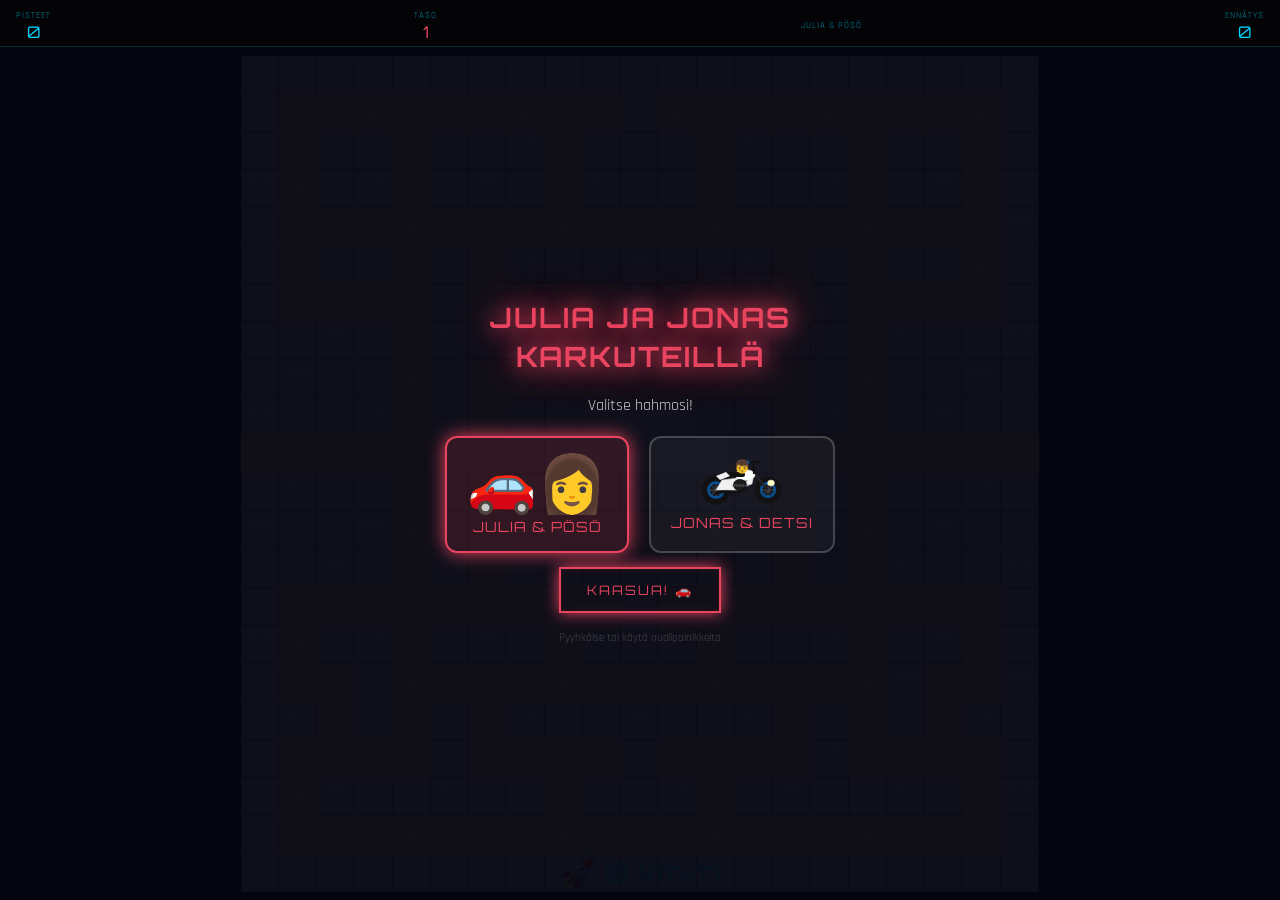
==== kaahailua.html @ 5693d906 "Add files via upload" ====
<!DOCTYPE html>
<html lang="fi">
<head>
<meta charset="UTF-8">
<meta name="viewport" content="width=device-width, initial-scale=1.0, maximum-scale=1.0, user-scalable=no">
<meta name="apple-mobile-web-app-capable" content="yes">
<title>JULIA JA JONAS KARKUTEILLÄ</title>
<link href="https://fonts.googleapis.com/css2?family=Orbitron:wght@400;700;900&family=Rajdhani:wght@400;600&display=swap" rel="stylesheet">
<style>
:root{
  --bg:#0a0a0f;
  --road:#1a1a2e;
  --building:#16213e;
  --buildedge:#0f3460;
  --accent:#e94560;
  --neon:#00d4ff;
  --yellow:#ffd700;
  --green:#00ff88;
  --text:#fff;
}
*{box-sizing:border-box;margin:0;padding:0;touch-action:none;-webkit-tap-highlight-color:transparent;user-select:none;}
body{background:var(--bg);display:flex;flex-direction:column;align-items:center;min-height:100dvh;font-family:'Orbitron',monospace;overflow:hidden;}
#wrap{display:flex;flex-direction:column;align-items:center;width:100%;height:100dvh;}

/* HUD */
#hud{width:100%;display:flex;justify-content:space-between;align-items:center;padding:10px 16px 4px;flex-shrink:0;background:rgba(0,0,0,0.6);border-bottom:1px solid rgba(0,212,255,0.2);}
.hi{display:flex;flex-direction:column;align-items:center;gap:1px;}
.hl{font-size:9px;color:rgba(0,212,255,0.6);letter-spacing:1px;font-family:'Rajdhani',sans-serif;}
.hv{font-size:16px;color:var(--neon);}
#lvdisp{font-size:16px;color:var(--accent);}
#lives-row{display:flex;gap:3px;align-items:center;}
.lico{font-size:18px;}

/* CANVAS */
#cw{flex:1;display:flex;align-items:center;justify-content:center;width:100%;position:relative;overflow:hidden;}
canvas{display:block;image-rendering:pixelated;}

/* OVERLAYS */
.ov{position:absolute;inset:0;background:rgba(5,5,15,.94);display:flex;flex-direction:column;align-items:center;justify-content:center;gap:14px;z-index:10;}
.ov.h{display:none;}
.ov h1{font-size:28px;color:var(--accent);text-shadow:0 0 20px var(--accent),0 0 40px var(--accent);animation:pulse 1s infinite alternate;letter-spacing:2px;text-align:center;line-height:1.4;}
.ov h2{font-size:18px;color:var(--neon);letter-spacing:2px;}
.ov p{font-size:16px;color:#ccc;text-align:center;line-height:2;font-family:'Rajdhani',sans-serif;}
.ov .sub{font-size:11px;color:#444;font-family:'Rajdhani',sans-serif;}
@keyframes pulse{from{opacity:1;transform:scale(1)}to{opacity:.65;transform:scale(1.04)}}
.btn{padding:13px 26px;background:transparent;border:2px solid var(--accent);color:var(--accent);font-family:'Orbitron',monospace;font-size:13px;cursor:pointer;letter-spacing:2px;box-shadow:0 0 15px var(--accent),inset 0 0 8px rgba(233,69,96,.1);-webkit-appearance:none;transition:all .15s;}
.btn:active{background:rgba(233,69,96,.2);transform:scale(.97);}
.lbadge{font-size:13px;color:var(--neon);border:1px solid var(--neon);padding:3px 9px;box-shadow:0 0 8px var(--neon);letter-spacing:2px;}
.wanted{font-size:13px;color:var(--yellow);border:2px solid var(--yellow);padding:6px 14px;box-shadow:0 0 12px var(--yellow);letter-spacing:3px;}

/* DPAD */
#dpad{flex-shrink:0;display:grid;grid-template-columns:repeat(3,60px);grid-template-rows:repeat(3,60px);gap:5px;padding:8px 0 max(8px,env(safe-area-inset-bottom));}
.db{background:rgba(255,255,255,.05);border:1px solid rgba(0,212,255,.2);border-radius:9px;display:flex;align-items:center;justify-content:center;font-size:22px;color:rgba(0,212,255,.5);cursor:pointer;}
.db:active,.db.pr{background:rgba(233,69,96,.2);border-color:var(--accent);color:var(--accent);}
#sh{font-size:10px;color:#333;margin-bottom:1px;letter-spacing:1px;font-family:'Rajdhani',sans-serif;}

/* Character select */
.char-select{display:flex;gap:20px;justify-content:center;flex-wrap:wrap;}
.char-card{display:flex;flex-direction:column;align-items:center;gap:8px;padding:16px 20px;border:2px solid rgba(255,255,255,0.2);border-radius:12px;cursor:pointer;transition:all .2s;min-width:130px;background:rgba(255,255,255,0.04);}
.char-card:hover,.char-card.selected{border-color:var(--accent);background:rgba(233,69,96,0.15);box-shadow:0 0 18px var(--accent);}
.char-card .cicon{font-size:clamp(36px,6vw,56px);line-height:1;}
.char-card .cname{font-size:clamp(10px,1.5vw,14px);color:var(--accent);letter-spacing:1px;text-align:center;}
.char-card .cdesc{font-size:clamp(8px,1.2vw,11px);color:#999;font-family:'Rajdhani',sans-serif;text-align:center;line-height:1.5;}

/* Speedometer */
#speedo{position:absolute;bottom:10px;left:50%;transform:translateX(-50%);font-size:clamp(16px,2.5vw,28px);color:var(--neon);text-align:center;opacity:0.92;text-shadow:0 0 10px var(--neon);letter-spacing:1px;white-space:nowrap;pointer-events:none;}
</style>
</head>
<body>
<div id="wrap">
  <div id="hud">
    <div class="hi"><div class="hl">PISTEET</div><div class="hv" id="sc">0</div></div>
    <div class="hi"><div class="hl">TASO</div><div id="lvdisp">1</div></div>
    <div class="hi"><div class="hl" id="char-hud-name">JULIA &amp; PÖSÖ</div><div id="lives-row"></div></div>
    <div class="hi"><div class="hl">ENNÄTYS</div><div class="hv" id="hisc">0</div></div>
  </div>
  <div id="cw">
    <canvas id="c"></canvas>
    <div id="speedo">🚀 0 km/h</div>

    <!-- START -->
    <div class="ov" id="sov">
      <h1 style="font-size:clamp(18px,3vw,28px)">JULIA JA JONAS<br>KARKUTEILLÄ</h1>
      <p style="font-size:clamp(12px,1.8vw,16px)">Valitse hahmosi!</p>
      <div class="char-select">
        <div class="char-card selected" id="card-julia" onclick="selectChar('julia')">
          <div class="cicon">🚗👩</div>
          <div class="cname">JULIA &amp; PÖSÖ</div>
          
        </div>
        <div class="char-card" id="card-jonas" onclick="selectChar('jonas')">
          <div class="cicon" style="font-size:clamp(28px,4vw,44px);line-height:1.2">
            <svg viewBox="0 0 80 52" width="88" height="52" style="display:block;margin:0 auto">
              <!-- REAR WHEEL: black tyre + blue rim -->
              <circle cx="14" cy="36" r="12" fill="none" stroke="#111" stroke-width="4.5"/>
              <circle cx="14" cy="36" r="7.5" fill="none" stroke="#035096" stroke-width="2.5"/>
              <circle cx="14" cy="36" r="3" fill="#222"/>
              <!-- spokes -->
              <line x1="14" y1="28.5" x2="14" y2="43.5" stroke="#555" stroke-width="0.8"/>
              <line x1="6.5" y1="36" x2="21.5" y2="36" stroke="#555" stroke-width="0.8"/>
              <line x1="8.8" y1="30.3" x2="19.2" y2="41.7" stroke="#555" stroke-width="0.8"/>
              <line x1="19.2" y1="30.3" x2="8.8" y2="41.7" stroke="#555" stroke-width="0.8"/>
              <!-- FRONT WHEEL: black tyre + blue rim -->
              <circle cx="66" cy="36" r="11" fill="none" stroke="#111" stroke-width="4.5"/>
              <circle cx="66" cy="36" r="6.8" fill="none" stroke="#035096" stroke-width="2.5"/>
              <circle cx="66" cy="36" r="2.8" fill="#222"/>
              <line x1="66" y1="29.2" x2="66" y2="42.8" stroke="#555" stroke-width="0.8"/>
              <line x1="59.2" y1="36" x2="72.8" y2="36" stroke="#555" stroke-width="0.8"/>
              <line x1="61.2" y1="31.2" x2="70.8" y2="40.8" stroke="#555" stroke-width="0.8"/>
              <line x1="70.8" y1="31.2" x2="61.2" y2="40.8" stroke="#555" stroke-width="0.8"/>
              <!-- FRAME: black steel -->
              <line x1="14" y1="36" x2="36" y2="36" stroke="#222" stroke-width="2.5"/>
              <line x1="36" y1="36" x2="52" y2="20" stroke="#222" stroke-width="2.5"/>
              <line x1="36" y1="36" x2="48" y2="22" stroke="#222" stroke-width="2"/>
              <!-- FRONT FORK: black -->
              <line x1="52" y1="20" x2="66" y2="36" stroke="#222" stroke-width="2.2"/>
              <!-- WHITE BODY PANELS -->
              <!-- Side panel front -->
              <polygon points="36,36 52,20 50,30 38,34" fill="#f0f0f0" stroke="#ddd" stroke-width="0.5"/>
              <!-- Side panel rear -->
              <polygon points="36,36 14,36 20,26 36,24" fill="#f0f0f0" stroke="#ddd" stroke-width="0.5"/>
              <!-- TANK: white -->
              <ellipse cx="43" cy="21" rx="10" ry="5.5" fill="#fff" stroke="#ddd" stroke-width="0.5"/>
              <!-- BLACK SEAT -->
              <rect x="24" y="18" width="19" height="5" fill="#111" rx="2.5"/>
              <!-- TAIL: white -->
              <polygon points="24,18 14,22 18,26 28,22" fill="#f0f0f0"/>
              <!-- BLACK ENGINE -->
              <ellipse cx="38" cy="31" rx="7" ry="6" fill="#1a1a1a"/>
              <text x="38" y="33" font-size="3.5" text-anchor="middle" fill="#888">YAMAHA</text>
              <!-- EXHAUST: black, low and rear -->
              <path d="M44 34 Q38 40 28 38 Q20 37 14 39" fill="none" stroke="#111" stroke-width="2.5" stroke-linecap="round"/>
              <!-- HIGH HANDLEBARS: black -->
              <line x1="52" y1="20" x2="51" y2="8" stroke="#111" stroke-width="2"/>
              <line x1="46" y1="8" x2="56" y2="8" stroke="#111" stroke-width="1.8"/>
              <rect x="44.5" y="6.5" width="3" height="3" fill="#035096" rx="0.5"/>
              <rect x="54.5" y="6.5" width="3" height="3" fill="#111" rx="0.5"/>
              <!-- HEADLIGHT: white/yellow -->
              <ellipse cx="69" cy="29" rx="3.5" ry="3" fill="#ffffc0" stroke="#ccc" stroke-width="0.5"/>
              <!-- RIDER -->
              <text x="40" y="17" font-size="13" text-anchor="middle">👦</text>
            </svg>
          </div>
          <div class="cname">JONAS &amp; DETSI</div>
          
        </div>
      </div>
      <button class="btn" id="start-btn" onclick="startGame()">KAASUA! 🚗</button>
      <p class="sub">Pyyhkäise tai käytä nuolipainikkeita</p>
    </div>

    <!-- LEVEL -->
    <div class="ov h" id="lov">
      <div class="lbadge" id="lbadge">TASO 1</div>
      <h2 id="ltitle">KAUPUNGINOSASSA</h2>
      <div style="font-size:clamp(28px,4vw,48px)" id="lemoji">🌆</div>
      <p id="ldesc"></p>
    </div>

    <!-- GAME OVER -->
    <div class="ov h" id="gov">
      <div style="font-size:clamp(36px,5vw,60px)">🚔</div>
      <h1 style="font-size:clamp(16px,2.5vw,26px);color:var(--yellow)" id="caught-title">JULIA JA PÖSÖ KIINNI!</h1>
      <div class="wanted">WANTED</div>
      <p id="gscore" style="font-size:clamp(12px,1.8vw,18px);color:var(--neon)"></p>
      <p id="gnew" style="font-size:clamp(10px,1.5vw,15px);color:#0f0;display:none">✨ UUSI ENNÄTYS! ✨</p>
      <button class="btn" onclick="startGame()">UUDELLEEN 🚗</button>
    </div>

    <!-- WIN -->
    <div class="ov h" id="wov">
      <div style="font-size:clamp(36px,5vw,60px)">🏆</div>
      <h1 style="font-size:clamp(16px,2.5vw,26px);color:var(--green)" id="free-title">JULIA JA PÖSÖ VAPAAT!</h1>
      <p id="wscore" style="font-size:clamp(12px,1.8vw,18px);color:var(--neon)"></p>
      <p id="wnew" style="font-size:clamp(10px,1.5vw,15px);color:#0f0;display:none">✨ UUSI ENNÄTYS! ✨</p>
      <button class="btn" onclick="startGame()">UUDELLEEN 🚗</button>
    </div>
  </div>
  <div id="sh">AJA KAASUA · VÄLTÄ POLIISIA · KERÄÄ BONUKSET</div>
  <div id="dpad">
    <div></div><div class="db" id="bu" ontouchstart="dp('up',1)" ontouchend="dp('up',0)">▲</div><div></div>
    <div class="db" id="bl" ontouchstart="dp('left',1)" ontouchend="dp('left',0)">◀</div>
    <div></div>
    <div class="db" id="br" ontouchstart="dp('right',1)" ontouchend="dp('right',0)">▶</div>
    <div></div><div class="db" id="bd" ontouchstart="dp('down',1)" ontouchend="dp('down',0)">▼</div><div></div>
  </div>
</div>

<script>
// ─── MAZE ─────────────────────────────────────────────────────
// 0=path 1=block 2=coin 3=power(tehobonsi) 4=reserved(police garage)
const MRAW=[
  [1,1,1,1,1,1,1,1,1,1,1,1,1,1,1,1,1,1,1,1,1],
  [1,2,2,2,2,2,2,2,2,2,1,2,2,2,2,2,2,2,2,2,1],
  [1,3,1,1,2,1,1,1,2,1,1,1,2,1,1,1,2,1,1,3,1],
  [1,2,1,1,2,1,1,1,2,1,1,1,2,1,1,1,2,1,1,2,1],
  [1,2,2,2,2,2,2,2,2,2,2,2,2,2,2,2,2,2,2,2,1],
  [1,2,1,1,2,1,2,1,1,1,1,1,1,1,2,1,2,1,1,2,1],
  [1,2,2,2,2,1,2,2,2,2,1,2,2,2,2,1,2,2,2,2,1],
  [1,1,1,1,2,1,1,1,0,0,1,0,0,1,1,1,2,1,1,1,1],
  [1,1,1,1,2,1,0,0,0,0,0,0,0,0,0,1,2,1,1,1,1],
  [1,1,1,1,2,1,0,1,1,4,4,4,1,1,0,1,2,1,1,1,1],
  [0,0,0,0,2,0,0,1,4,4,4,4,4,1,0,0,2,0,0,0,0],
  [1,1,1,1,2,1,0,1,1,1,1,1,1,1,0,1,2,1,1,1,1],
  [1,1,1,1,2,1,0,0,0,0,0,0,0,0,0,1,2,1,1,1,1],
  [1,1,1,1,2,1,0,1,1,1,1,1,1,1,0,1,2,1,1,1,1],
  [1,2,2,2,2,2,2,2,2,2,1,2,2,2,2,2,2,2,2,2,1],
  [1,2,1,1,2,1,1,1,2,1,1,1,2,1,1,1,2,1,1,2,1],
  [1,3,2,1,2,2,2,2,2,2,0,2,2,2,2,2,2,1,2,3,1],
  [1,1,2,1,2,1,2,1,1,1,1,1,1,1,2,1,2,1,2,1,1],
  [1,2,2,2,2,1,2,2,2,2,1,2,2,2,2,1,2,2,2,2,1],
  [1,2,1,1,1,1,1,1,2,1,1,1,2,1,1,1,1,1,1,2,1],
  [1,2,2,2,2,2,2,2,2,2,2,2,2,2,2,2,2,2,2,2,1],
  [1,1,1,1,1,1,1,1,1,1,1,1,1,1,1,1,1,1,1,1,1],
];
const ROWS=MRAW.length, COLS=MRAW[0].length;

// ─── LEVELS ───────────────────────────────────────────────────
const LVLS=[
  {name:'MASALA',              emoji:'☀️',  desc:'Kaunis päivä Masalassa!\nVaro lapsia ja vanhuksia!',                 gs:1.4,  ps:2.8, ft:5500, ng:5, night:false, peds:3},
  {name:'SUNDSBERG',           emoji:'🌤️',  desc:'Sundsbergin kujat tutut!\n6 poliisia jahdissa!',                     gs:1.65, ps:3.0, ft:3500, ng:6, night:false, peds:4},
  {name:'ESPOON KESKUS',       emoji:'🌆',  desc:'Pimeä ilta Espoossa!\nKaupunki hereillä – ole varovainen!',          gs:1.90, ps:3.2, ft:2500, ng:7, night:true,  peds:3},
  {name:'HELSINGIN KESKUSTA',  emoji:'🌃',  desc:'Yö Helsingissä!\nTäynnä poliiseja ja ihmisiä!',                     gs:2.20, ps:3.4, ft:1500, ng:7, night:true,  peds:5},
  {name:'KIRKKONUMMEN KESKUSTA',emoji:'🌙', desc:'Myöhäinen yö Kirkkonummella!\nKoko poliisilaitos liikkeellä!',       gs:2.55, ps:3.6, ft:900,  ng:7, night:true,  peds:4},
];

// Police car colors (different units)
const PCOLS=['#ff3300','#ff6600','#0066ff','#ff0099','#00ccff','#ffaa00','#cc00ff'];
const PNAMES=['Yksikkö 1','Yksikkö 2','K-9','Yksikkö 4','SWAT','Moottoripyörä','Helikopteri'];

// ─── AUDIO ────────────────────────────────────────────────────
let AC=null;
function gac(){if(!AC)AC=new(window.AudioContext||window.webkitAudioContext)();return AC;}
function rac(){if(AC&&AC.state==='suspended')AC.resume();}

function beep(f,d,type='square',vol=0.15,delay=0){
  try{
    const ac=gac(),o=ac.createOscillator(),g=ac.createGain();
    o.connect(g);g.connect(ac.destination);
    o.type=type;o.frequency.value=f;
    const t=ac.currentTime+delay;
    g.gain.setValueAtTime(vol,t);
    g.gain.exponentialRampToValueAtTime(0.001,t+d);
    o.start(t);o.stop(t+d+0.01);
  }catch(e){}
}

function sndCoin(){ beep(880,.05,'sine',.08); }
function sndPower(){
  beep(150,.1,'sawtooth',.25);beep(220,.1,'sawtooth',.22,.1);beep(300,.15,'sawtooth',.2,.2);
}
function sndCatch(pts){
  const f=[300,450,600,900][Math.min(pts/200-1,3)];
  beep(f,.06,'square',.3);beep(f*1.4,.1,'square',.25,.07);
}
function sndDie(){
  // Police siren then crash
  for(let i=0;i<3;i++){beep(800,.15,'sawtooth',.2,i*0.3);beep(600,.15,'sawtooth',.2,i*0.3+0.15);}
  for(let i=0;i<6;i++) beep(300-i*35,.08,'sawtooth',.3,0.9+i*0.07);
}
function sndLevelUp(){
  [440,550,660,880].forEach((f,i)=>beep(f,.12,'sine',.22,i*0.1));
}
function sndStart(){
  // Engine revving
  [200,250,300,350,400].forEach((f,i)=>beep(f,.1,'sawtooth',.15,i*0.1));
}
function sndPolice(){
  // Wee-woo
  beep(700,.1,'sawtooth',.05);beep(900,.1,'sawtooth',.05,.12);
}
function sndWin(){
  [523,659,784,1047,1319].forEach((f,i)=>beep(f,.15,'sine',.22,i*0.11));
  [1047,784,659,523].forEach((f,i)=>beep(f,.12,'sine',.18,.6+i*0.1));
}

let wakaT=0, sirenT=0;
let engineNode=null, engineGain=null;

function startEngine(){
  try{
    const ac=gac();
    if(engineNode){engineNode.stop();engineNode=null;}
    const osc=ac.createOscillator();
    const gain=ac.createGain();
    const dist=ac.createWaveShaper();
    // Distortion curve for moped/car sound
    const curve=new Float32Array(256);
    for(let i=0;i<256;i++){const x=i*2/256-1;curve[i]=x<0?-Math.pow(-x,0.5):Math.pow(x,0.5);}
    dist.curve=curve;
    osc.connect(dist);dist.connect(gain);gain.connect(ac.destination);
    osc.type='sawtooth';
    osc.frequency.value=selectedChar==='jonas'?95:110; // moped lower, car higher
    gain.gain.value=0;
    osc.start();
    engineNode=osc; engineGain=gain;
  }catch(e){}
}

function stopEngine(){
  if(engineGain){engineGain.gain.setTargetAtTime(0,gac().currentTime,0.1);}
  setTimeout(()=>{if(engineNode){try{engineNode.stop();}catch(e){}engineNode=null;engineGain=null;}},300);
}

function updateEngineSound(){
  if(!engineNode||!engineGain) return;
  const moving=julia&&(julia.dr!==0||julia.dc!==0);
  const boost=Math.min(boostHeld/1500,1.0);
  const targetGain=moving?0.022+boost*0.012:0;
  const targetFreq=moving?(selectedChar==='jonas'?85+boost*60:100+boost*70):
                          (selectedChar==='jonas'?60:70);
  try{
    const ac=gac();
    engineGain.gain.setTargetAtTime(targetGain,ac.currentTime,0.05);
    engineNode.frequency.setTargetAtTime(targetFreq,ac.currentTime,0.08);
  }catch(e){}
}

function tickSounds(dt){
  if(gameState!=='playing')return;
  wakaT+=dt;
  if(wakaT>100){wakaT=0;updateEngineSound();}
  sirenT+=dt;
  if(sirenT>2200){sirenT=0;if(!frightActive)sndPolice();}
}

// ─── STATE ────────────────────────────────────────────────────
const cv=document.getElementById('c');
const ctx=cv.getContext('2d');
let CS=0;
let maze,julia,police,score,lives,level,totalCoins,coinsEaten;
let frightActive=false,frightMs=0,gameState='start';
let pedestrians=[]; // {r,c,px,py,emoji,hitWarning,warningTimer}
let pedSpawnTimer=0;
let nightMode=false;
let catchCombo=0,hiScore=+localStorage.getItem('juliahi')||0;
let raf=null,lastT=0,floats=[];
let swipe0=null;
let boostHeld=0;
let keyHeld=false;
let selectedChar='julia'; // 'julia' or 'jonas'

function selectChar(ch){
  selectedChar=ch;
  document.getElementById('card-julia').classList.toggle('selected',ch==='julia');
  document.getElementById('card-jonas').classList.toggle('selected',ch==='jonas');
  document.getElementById('start-btn').textContent = ch==='julia' ? 'KAASUA! 🚗' : 'VAUHTIA! 🏍️';
  const hud = document.getElementById('char-hud-name');
  if(hud) hud.textContent = ch==='julia' ? 'JULIA & PÖSÖ' : 'JONAS & DETSI';
}
let tireMarks=[];

function resize(){
  const isMobile = window.innerWidth <= 768;
  const dpad = document.getElementById('dpad');
  const sh = document.getElementById('sh');
  // On desktop: hide dpad controls, use full screen for canvas
  if(!isMobile){
    dpad.style.display='none';
    sh.style.display='none';
  } else {
    dpad.style.display='grid';
    sh.style.display='block';
  }
  const cw=document.getElementById('cw');
  CS=Math.floor(Math.min(cw.clientWidth/COLS,cw.clientHeight/ROWS));
  cv.width=COLS*CS;cv.height=ROWS*CS;
}

function cloneMaze(){return MRAW.map(r=>[...r]);}
function countCoins(m){let n=0;for(let r=0;r<ROWS;r++)for(let c=0;c<COLS;c++)if(m[r][c]===2||m[r][c]===3)n++;return n;}
function passable(r,c){if(r<0||r>=ROWS||c<0||c>=COLS)return false;return maze[r][c]!==1;}
function passablePolice(r,c){if(r<0||r>=ROWS||c<0||c>=COLS)return false;return maze[r][c]!==1&&maze[r][c]!==4;}

// ─── JULIA CAR (grid-based, same system as police) ────────────
function makeJulia(){
  return{
    r:16, c:10,          // current grid cell
    tr:16, tc:10,        // target grid cell
    px:10*CS+CS/2, py:16*CS+CS/2,
    t:1,                 // interpolation 0→1 (start at 1 = arrived)
    dr:0, dc:0,          // current direction
    qdr:0, qdc:0,        // queued next direction
    angle:Math.PI,
    speed:0,
  };
}

// ─── JULIA MOVEMENT (grid-based) ──────────────────────────────
function moveJulia(dt){
  const cfg=LVLS[Math.min(level-1,LVLS.length-1)];

  // Boost: ramps from 1.0 → 2.0x over 1.5 seconds of holding
  const boostMult = 1.0 + Math.min(boostHeld / 1500, 1.0);
  julia.t += cfg.ps * boostMult * dt/1000;

  if(julia.t >= 1){
    julia.t = 1;
    // Snap to target cell
    julia.r = julia.tr; julia.c = julia.tc;
    julia.px = julia.c*CS+CS/2; julia.py = julia.r*CS+CS/2;

    // Eat coin at current position
    const r=julia.r, c=julia.c;
    if(r>=0&&r<ROWS&&c>=0&&c<COLS){
      if(maze[r][c]===2){maze[r][c]=0;score+=10;coinsEaten++;sndCoin();}
      else if(maze[r][c]===3){
        maze[r][c]=0;score+=50;coinsEaten++;
        frightActive=true;frightMs=cfg.ft;catchCombo=0;
        police.forEach(p=>{if(!p.eaten){p.scared=true;p.dr=-p.dr;p.dc=-p.dc;}});
        sndPower();
        const msgs=['⚡ ENERGIAJUOMA!','💥 TURBOBOOSTI!','🔋 TÄYNNÄ ENERGIAA!','⚡ MONSTER MODE!'];
        floats.push({x:cv.width/2, y:cv.height/2, txt:msgs[Math.floor(Math.random()*msgs.length)], life:1.4, big:true});
      }
    }

    // Try queued direction first, then current direction
    let moved = false;
    if(julia.qdr!==0||julia.qdc!==0){
      const nr=julia.r+julia.qdr, nc=julia.c+julia.qdc;
      let passOk = (nc<0||nc>=COLS) ? true : passable(nr,nc); // allow tunnel
      if(passOk){
        julia.dr=julia.qdr; julia.dc=julia.qdc;
        julia.qdr=0; julia.qdc=0;
        moved=true;
      }
    }
    if(!moved && (julia.dr!==0||julia.dc!==0)){
      const nr=julia.r+julia.dr, nc=julia.c+julia.dc;
      let passOk = (nc<0||nc>=COLS) ? true : passable(nr,nc);
      if(passOk) moved=true;
      else { julia.dr=0; julia.dc=0; }
    }

    if(moved){
      const nr=julia.r+julia.dr;
      let nc=julia.c+julia.dc;
      // Tunnel wrap
      if(nc<0) nc=COLS-1;
      else if(nc>=COLS) nc=0;
      julia.tr=nr; julia.tc=nc; julia.t=0;
      tireMarks.push({x:julia.px,y:julia.py,life:1});
      // Update facing angle
      if(julia.dc===1) julia.angle=0;
      else if(julia.dc===-1) julia.angle=Math.PI;
      else if(julia.dr===-1) julia.angle=-Math.PI/2;
      else if(julia.dr===1) julia.angle=Math.PI/2;
    }

    updateHUD();

    // Level clear
    if(coinsEaten>=totalCoins){
      gameState='clear';sndLevelUp();
      setTimeout(()=>{
        if(level>=LVLS.length){
          if(score>hiScore){hiScore=score;localStorage.setItem('juliahi',hiScore);}
          document.getElementById('wscore').textContent='PISTEET: '+score;
          document.getElementById('wnew').style.display=score>=hiScore?'block':'none';
          stopEngine();overlay('w');gameState='win';sndWin();
        } else {level++;beginLevel();}
      },1800);
    }
  } else {
    // Interpolate pixel position smoothly
    julia.px=(julia.c+(julia.tc-julia.c)*julia.t)*CS+CS/2;
    julia.py=(julia.r+(julia.tr-julia.r)*julia.t)*CS+CS/2;
  }
}
function makePolice(idx,cfg){
  const homes=[{r:10,c:10},{r:10,c:9},{r:10,c:11},{r:9,c:10},{r:11,c:10},{r:9,c:9},{r:11,c:11}];
  const h=homes[idx%homes.length];
  return{
    idx,color:PCOLS[idx%PCOLS.length],name:PNAMES[idx%PNAMES.length],
    r:h.r,c:h.c,tr:h.r,tc:h.c,
    px:h.c*CS+CS/2,py:h.r*CS+CS/2,
    dr:0,dc:0,t:0,
    speed:cfg.gs,
    scared:false,eaten:false,
    mode:'garage',
    garageMs:200+idx*550,
    sirenPhase:Math.random()*Math.PI*2,
  };
}

// ─── GAME FLOW ────────────────────────────────────────────────
function startGame(){
  rac();level=1;score=0;lives=3;
  // Update titles
  const ct=document.getElementById('caught-title');
  const ft=document.getElementById('free-title');
  if(ct) ct.textContent=selectedChar==='jonas'?'JONAS JA DETSI KIINNI!':'JULIA JA PÖSÖ KIINNI!';
  if(ft) ft.textContent=selectedChar==='jonas'?'JONAS JA DETSI VAPAAT!':'JULIA JA PÖSÖ VAPAAT!';
  document.getElementById('char-hud-name').textContent=selectedChar==='jonas'?'JONAS & DETSI':'JULIA & PÖSÖ';
  overlay('none');
  sndStart();
  beginLevel();
}

function beginLevel(){
  maze=cloneMaze();
  totalCoins=countCoins(maze);coinsEaten=0;
  frightActive=false;frightMs=0;catchCombo=0;
  floats=[];tireMarks=[];
  const cfg=LVLS[Math.min(level-1,LVLS.length-1)];
  julia=makeJulia();
  police=[];
  for(let i=0;i<cfg.ng;i++)police.push(makePolice(i,cfg));
  pedestrians=[];
  nightMode=cfg.night||false;
  spawnPedestrians(cfg.peds||0);
  updateHUD();
  overlay('l');
  document.getElementById('lbadge').textContent='TASO '+level;
  document.getElementById('ltitle').textContent=cfg.name;
  document.getElementById('lemoji').textContent=cfg.emoji;
  document.getElementById('ldesc').textContent=cfg.desc;
  setTimeout(()=>{overlay('none');gameState='playing';lastT=performance.now();if(!raf)raf=requestAnimationFrame(loop);startEngine();},2800);
}

function updateHUD(){
  document.getElementById('sc').textContent=score;
  document.getElementById('lvdisp').textContent=level;
  document.getElementById('hisc').textContent=hiScore;
  const lr=document.getElementById('lives-row');lr.innerHTML='';
  for(let i=0;i<lives;i++){
    const d=document.createElement('div');
    d.className='lico';
    if(selectedChar==='jonas'){
      d.innerHTML=`<svg viewBox="0 0 44 26" width="36" height="22" style="display:block">
        <!-- Rear wheel: black tyre, blue rim -->
        <circle cx="8" cy="19" r="6.5" fill="none" stroke="#111" stroke-width="2.8"/>
        <circle cx="8" cy="19" r="4" fill="none" stroke="#035096" stroke-width="1.8"/>
        <circle cx="8" cy="19" r="1.2" fill="#222"/>
        <line x1="8" y1="13" x2="8" y2="25" stroke="#444" stroke-width="0.7"/>
        <line x1="1.5" y1="19" x2="14.5" y2="19" stroke="#444" stroke-width="0.7"/>
        <!-- Front wheel -->
        <circle cx="36" cy="19" r="6" fill="none" stroke="#111" stroke-width="2.8"/>
        <circle cx="36" cy="19" r="3.7" fill="none" stroke="#035096" stroke-width="1.8"/>
        <circle cx="36" cy="19" r="1.1" fill="#222"/>
        <line x1="36" y1="13.2" x2="36" y2="24.8" stroke="#444" stroke-width="0.7"/>
        <line x1="30.2" y1="19" x2="41.8" y2="19" stroke="#444" stroke-width="0.7"/>
        <!-- Frame black -->
        <line x1="8" y1="19" x2="24" y2="19" stroke="#222" stroke-width="1.8"/>
        <line x1="24" y1="19" x2="33" y2="10" stroke="#222" stroke-width="1.8"/>
        <line x1="33" y1="10" x2="36" y2="19" stroke="#222" stroke-width="1.5"/>
        <!-- White panels -->
        <polygon points="24,19 33,10 31,16 26,18" fill="#f0f0f0"/>
        <polygon points="8,19 14,13 22,12 22,19" fill="#f0f0f0"/>
        <!-- Tank white -->
        <ellipse cx="27" cy="11" rx="6" ry="3.2" fill="#fff"/>
        <!-- Seat black -->
        <rect x="14" y="9" width="12" height="3.5" fill="#111" rx="1.5"/>
        <!-- Engine black -->
        <ellipse cx="23" cy="16" rx="5" ry="4" fill="#1a1a1a"/>
        <!-- Exhaust black -->
        <path d="M26 18 Q18 22 8 21" fill="none" stroke="#111" stroke-width="1.8" stroke-linecap="round"/>
        <!-- Handlebars black -->
        <line x1="33" y1="10" x2="32" y2="4" stroke="#111" stroke-width="1.5"/>
        <line x1="29" y1="4" x2="35" y2="4" stroke="#111" stroke-width="1.3"/>
        <rect x="30.5" y="3" width="2" height="2" fill="#035096" rx="0.4"/>
        <!-- Headlight -->
        <ellipse cx="38.5" cy="15" rx="2" ry="1.8" fill="#ffffc0"/>
        <!-- Rider -->
        <text x="22" y="9" font-size="8" text-anchor="middle">👦</text>
      </svg>`;
    } else {
      d.textContent='🚗';
    }
    lr.appendChild(d);
  }
  if(julia){
    const boost=Math.min(boostHeld/1500,1.0);
    const baseSpd=LVLS[Math.min(level-1,LVLS.length-1)].ps;
    const spd=Math.round((Math.abs(julia.dr)+Math.abs(julia.dc))*baseSpd*(1+boost)*60);
    const bar='▓'.repeat(Math.round(boost*5))+'░'.repeat(5-Math.round(boost*5));
    document.getElementById('speedo').textContent=`🚀 ${spd} km/h  ${bar}`;
  }
}

function overlay(name){
  document.querySelectorAll('.ov').forEach(o=>o.classList.add('h'));
  const map={s:'sov',l:'lov',go:'gov',w:'wov'};
  if(map[name])document.getElementById(map[name]).classList.remove('h');
}

// ─── LOOP ─────────────────────────────────────────────────────
function loop(ts){
  raf=requestAnimationFrame(loop);
  const dt=Math.min(ts-lastT,50);lastT=ts;
  if(gameState==='playing'){update(dt);}
  draw();
}

// ─── UPDATE ───────────────────────────────────────────────────
function update(dt){
  if(frightActive){frightMs-=dt;if(frightMs<=0){frightActive=false;police.forEach(p=>{if(!p.eaten)p.scared=false;});}}
  moveJulia(dt);
  police.forEach(p=>movePolice(p,dt));
  checkCollisions();
  updatePedestrians(dt);
  checkPedestrians();
  tickSounds(dt);
  floats.forEach(f=>{f.y-=0.6;f.life-=0.018;});
  floats=floats.filter(f=>f.life>0);
  tireMarks=tireMarks.filter(t=>t.life>0);
  tireMarks.forEach(t=>t.life-=0.004);
  updateHUD();
}

// ─── POLICE MOVEMENT ──────────────────────────────────────────
const DIRS=[{r:-1,c:0},{r:0,c:1},{r:1,c:0},{r:0,c:-1}];

function movePolice(p,dt){
  const cfg=LVLS[Math.min(level-1,LVLS.length-1)];
  if(p.mode==='garage'){
    p.garageMs-=dt;
    p.py=p.r*CS+CS/2+Math.sin(Date.now()/350+p.idx*1.1)*CS*0.16;
    p.px=p.c*CS+CS/2;
    if(p.garageMs<=0){
      p.r=8;p.c=10;p.px=10*CS+CS/2;p.py=8*CS+CS/2;
      p.tr=7;p.tc=10;p.t=0;p.dr=-1;p.dc=0;p.mode='active';
    }
    return;
  }

  const spd=p.eaten?cfg.gs*2.5:(p.scared?cfg.gs*0.45:cfg.gs);
  p.t+=spd*dt/1000;
  if(p.t>=1){
    p.t=1;p.r=p.tr;p.c=p.tc;
    p.px=p.c*CS+CS/2;p.py=p.r*CS+CS/2;

    // Eaten police return to garage
    if(p.eaten&&p.r===8&&p.c===10){
      p.eaten=false;p.scared=false;
      p.r=10;p.c=10;p.px=10*CS+CS/2;p.py=10*CS+CS/2;
      p.mode='garage';p.garageMs=700;p.dr=0;p.dc=0;return;
    }

    const next=policeNextCell(p);
    p.dr=next.r;p.dc=next.c;
    const nr=p.r+p.dr,nc=p.c+p.dc;
    if(nc<0||nc>=COLS){p.c=(nc+COLS)%COLS;p.px=p.c*CS+CS/2;p.tr=p.r;p.tc=p.c;p.t=0;}
    else{p.tr=nr;p.tc=nc;p.t=0;}
  } else {
    p.px=(p.c+(p.tc-p.c)*p.t)*CS+CS/2;
    p.py=(p.r+(p.tr-p.r)*p.t)*CS+CS/2;
  }
}

function policeNextCell(p){
  if(p.scared&&!p.eaten){
    const opp={r:-p.dr,c:-p.dc};
    const valid=DIRS.filter(d=>{
      if(d.r===opp.r&&d.c===opp.c)return false;
      return passablePolice(p.r+d.r,p.c+d.c);
    });
    return valid.length?valid[Math.floor(Math.random()*valid.length)]:opp;
  }
  if(p.eaten) return bfsDir(p.r,p.c,p.dr,p.dc,{r:8,c:10},true);

  // Chase Julia with variation
  const jr=Math.round((julia.py-CS/2)/CS);
  const jc=Math.round((julia.px-CS/2)/CS);
  let goal;
  switch(p.idx%4){
    case 0:goal={r:jr,c:jc};break;
    case 1:goal={r:jr+julia.dr*4,c:jc+julia.dc*4};break;
    case 2:goal={r:jr-julia.dr*2,c:jc-julia.dc*2};break;
    case 3:goal=Math.hypot(p.r-jr,p.c-jc)>7?{r:jr,c:jc}:{r:ROWS-1-jr,c:COLS-1-jc};break;
  }
  if(Math.random()<0.006){const corners=[{r:1,c:1},{r:1,c:19},{r:20,c:1},{r:20,c:19}];goal=corners[p.idx%4];}
  return bfsDir(p.r,p.c,p.dr,p.dc,goal,false);
}

function bfsDir(fr,fc,cdr,cdc,goal,allowGarage){
  const opp={r:-cdr,c:-cdc};
  const passF=allowGarage?passable:passablePolice;
  let best=null,bestD=Infinity;
  DIRS.forEach(d=>{
    if(d.r===opp.r&&d.c===opp.c)return;
    const nr=fr+d.r,nc=fc+d.c;
    if(!passF(nr,nc))return;
    const dist=Math.hypot(nr-goal.r,nc-goal.c);
    if(dist<bestD){bestD=dist;best=d;}
  });
  if(!best){const nr=fr+opp.r,nc=fc+opp.c;if(passable(nr,nc))return opp;return DIRS.find(d=>passable(fr+d.r,fc+d.c))||DIRS[0];}
  return best;
}

// ─── COLLISIONS ───────────────────────────────────────────────
function checkCollisions(){
  police.forEach(p=>{
    if(p.mode==='garage')return;
    if(Math.hypot(p.px-julia.px,p.py-julia.py)<CS*0.72){
      if(p.scared&&!p.eaten){
        p.eaten=true;p.scared=false;catchCombo++;
        const pts=[200,400,800,1600][Math.min(catchCombo-1,3)];
        score+=pts;updateHUD();sndCatch(pts);
        floats.push({x:p.px,y:p.py,txt:pts+'!',life:1});
      } else if(!p.eaten&&!p.scared){doJuliaCaught();}
    }
  });
}

function doJuliaCaught(){
  if(gameState!=='playing')return;
  gameState='dying';lives--;updateHUD();sndDie();
  setTimeout(()=>{
    if(lives<=0){
      if(score>hiScore){hiScore=score;localStorage.setItem('juliahi',hiScore);}
      document.getElementById('gscore').textContent='PISTEET: '+score;
      document.getElementById('gnew').style.display=score>=hiScore?'block':'none';
      stopEngine();overlay('go');gameState='gameover';
    } else {
      julia=makeJulia();
      const cfg=LVLS[Math.min(level-1,LVLS.length-1)];
      police.forEach((p,i)=>{
        const homes=[{r:10,c:10},{r:10,c:9},{r:10,c:11},{r:9,c:10},{r:11,c:10},{r:9,c:9},{r:11,c:11}];
        const h=homes[i%homes.length];
        p.r=h.r;p.c=h.c;p.tr=h.r;p.tc=h.c;
        p.px=h.c*CS+CS/2;p.py=h.r*CS+CS/2;
        p.dr=0;p.dc=0;p.t=0;p.scared=false;p.eaten=false;
        p.mode='garage';p.garageMs=300+i*350;
      });
      frightActive=false;frightMs=0;gameState='playing';
    }
  },1400);
}

// ─── PEDESTRIANS ──────────────────────────────────────────────
const PED_EMOJIS=['👦','👧','👴','👵','🧒','🧓'];
// Valid open path cells for pedestrian placement
function openCells(){
  const cells=[];
  for(let r=2;r<ROWS-2;r++) for(let c=2;c<COLS-2;c++)
    if(MRAW[r][c]===0||MRAW[r][c]===2) cells.push({r,c});
  return cells;
}

function spawnPedestrians(n){
  const cells=openCells().sort(()=>Math.random()-0.5);
  for(let i=0;i<Math.min(n,cells.length);i++){
    const {r,c}=cells[i];
    pedestrians.push({
      r,c, px:c*CS+CS/2, py:r*CS+CS/2,
      emoji:PED_EMOJIS[Math.floor(Math.random()*PED_EMOJIS.length)],
      hitWarning:false, warningTimer:0,
      wobble:Math.random()*Math.PI*2
    });
  }
}

function updatePedestrians(dt){
  pedestrians.forEach(p=>{
    // Gentle wobble animation
    p.wobble+=dt*0.003;
    p.px=p.c*CS+CS/2+Math.sin(p.wobble)*CS*0.06;
    p.py=p.r*CS+CS/2+Math.cos(p.wobble*0.7)*CS*0.05;
    if(p.hitWarning){ p.warningTimer-=dt; if(p.warningTimer<=0) p.hitWarning=false; }
    // Occasionally relocate to a new open cell
    if(Math.random()<0.0002){
      const cells=openCells();
      const nc=cells[Math.floor(Math.random()*cells.length)];
      if(nc){ p.r=nc.r; p.c=nc.c; }
    }
  });
}

function checkPedestrians(){
  if(!julia) return;
  pedestrians.forEach(p=>{
    if(Math.hypot(p.px-julia.px,p.py-julia.py)<CS*0.65 && !p.hitWarning){
      p.hitWarning=true; p.warningTimer=2500;
      score=Math.max(0,score-100);
      updateHUD();
      const warns=['🚫 VARO LAPSIA!','⚠️ VARO VANHUSTA!','😱 PYSÄHDY!','🛑 VARO JALANKULKIJAA!'];
      floats.push({x:cv.width/2,y:cv.height/2,txt:warns[Math.floor(Math.random()*warns.length)],life:1.6,big:true,red:true});
      try{
        const ac=gac();
        beep(880,.05,'square',.3); beep(660,.05,'square',.25,.07); beep(440,.1,'square',.2,.14);
      }catch(e){}
    }
  });
}

function drawPedestrians(){
  pedestrians.forEach(p=>{
    ctx.save();
    // Warning flash
    if(p.hitWarning&&Math.floor(Date.now()/150)%2===0){
      ctx.shadowColor='#ff0000'; ctx.shadowBlur=20;
    }
    ctx.font=`${CS*0.5}px serif`;
    ctx.textAlign='center'; ctx.textBaseline='middle';
    ctx.fillText(p.emoji, p.px, p.py);
    // Warning exclamation
    if(p.hitWarning){
      ctx.font=`bold ${CS*0.3}px 'Orbitron',monospace`;
      ctx.fillStyle='#ff0000';
      ctx.fillText('!', p.px+CS*0.3, p.py-CS*0.3);
    }
    ctx.shadowBlur=0;
    ctx.restore();
  });
  ctx.textAlign='left'; ctx.textBaseline='alphabetic';
}

// ─── DRAW ─────────────────────────────────────────────────────
function draw(){
  ctx.fillStyle=nightMode?'#050508':'#b8c8d8';
  ctx.fillRect(0,0,cv.width,cv.height);
  drawCity();
  drawTireMarks();
  drawCoins();
  drawPedestrians();
  if(gameState!=='dying'){ if(selectedChar==='jonas') drawJonas(); else drawJulia(); }
  else drawJuliaDying();
  police.forEach(drawPolice);
  drawFloats();
}

function drawCity(){
  for(let r=0;r<ROWS;r++){
    for(let c=0;c<COLS;c++){
      const v=MRAW[r][c];
      const x=c*CS,y=r*CS;
      if(v===1){
        if(nightMode){
          // Night: dark blue buildings with neon glow
          ctx.fillStyle='#16213e'; ctx.fillRect(x,y,CS,CS);
          ctx.fillStyle='#1a2a50'; ctx.fillRect(x+1,y+1,CS-2,CS-2);
          ctx.fillStyle='rgba(0,212,255,0.18)';
          ctx.fillRect(x,y,CS,2); ctx.fillRect(x,y,2,CS);
          if((r+c)%3===0&&r>1&&r<ROWS-2){
            ctx.fillStyle=`rgba(255,220,100,${0.4+0.4*Math.sin(Date.now()/900+r*c*0.3)})`;
            ctx.fillRect(x+CS*0.25,y+CS*0.2,CS*0.2,CS*0.2);
            ctx.fillRect(x+CS*0.55,y+CS*0.2,CS*0.2,CS*0.2);
          }
        } else {
          // Day: light grey/beige buildings
          ctx.fillStyle='#8899aa'; ctx.fillRect(x,y,CS,CS);
          ctx.fillStyle='#aabbcc'; ctx.fillRect(x+1,y+1,CS-2,CS-2);
          // Shadow edge
          ctx.fillStyle='rgba(0,0,0,0.15)';
          ctx.fillRect(x,y+CS-2,CS,2); ctx.fillRect(x+CS-2,y,2,CS);
          // Windows (daytime – light grey)
          if((r+c)%3===0&&r>1&&r<ROWS-2){
            ctx.fillStyle='rgba(180,220,255,0.7)';
            ctx.fillRect(x+CS*0.25,y+CS*0.2,CS*0.2,CS*0.2);
            ctx.fillRect(x+CS*0.55,y+CS*0.2,CS*0.2,CS*0.2);
          }
        }
      } else if(v===0||v===2||v===3){
        // Road surface
        ctx.fillStyle=nightMode?'#111118':'#c8bfa8';
        ctx.fillRect(x,y,CS,CS);
        // Road markings
        if((r+c)%4===0){
          ctx.fillStyle=nightMode?'rgba(255,255,255,0.07)':'rgba(255,255,255,0.3)';
          ctx.fillRect(x+CS*0.4,y+CS*0.4,CS*0.2,CS*0.2);
        }
      }
    }
  }
}

function drawTireMarks(){
  tireMarks.forEach(t=>{
    ctx.fillStyle=`rgba(80,40,0,${t.life*0.4})`;
    ctx.beginPath();ctx.arc(t.x,t.y,CS*0.07,0,Math.PI*2);ctx.fill();
  });
}

function drawCoins(){
  for(let r=0;r<ROWS;r++){
    for(let c=0;c<COLS;c++){
      const v=maze[r][c];
      const x=c*CS+CS/2,y=r*CS+CS/2;
      if(v===2){
        // Coin
        const grd=ctx.createRadialGradient(x,y,0,x,y,CS*0.14);
        grd.addColorStop(0,'#ffe566');grd.addColorStop(1,'#cc8800');
        ctx.fillStyle=grd;
        ctx.beginPath();ctx.arc(x,y,CS*0.13,0,Math.PI*2);ctx.fill();
      } else if(v===3){
        // Energy drink can
        const p=0.7+0.3*Math.sin(Date.now()/200);
        const r2=CS*0.28*p;
        ctx.save();
        ctx.translate(x,y);
        ctx.shadowColor='#00ff88';ctx.shadowBlur=10*p;
        // Can body
        const cw2=r2*0.7, ch=r2*1.6;
        ctx.fillStyle='#111';
        ctx.beginPath();ctx.roundRect(-cw2,-ch/2,cw2*2,ch,3);ctx.fill();
        // Label stripe
        ctx.fillStyle=`rgba(0,255,136,${p})`;
        ctx.fillRect(-cw2,-ch*0.1,cw2*2,ch*0.25);
        // Top/bottom rims
        ctx.fillStyle='#555';
        ctx.beginPath();ctx.ellipse(0,-ch/2,cw2,cw2*0.35,0,0,Math.PI*2);ctx.fill();
        ctx.beginPath();ctx.ellipse(0,ch/2,cw2,cw2*0.35,0,0,Math.PI*2);ctx.fill();
        // Energy bolt
        ctx.fillStyle='#ffff00';
        ctx.font=`${CS*0.3}px serif`;ctx.textAlign='center';ctx.textBaseline='middle';
        ctx.fillText('⚡',0,0);
        ctx.shadowBlur=0;
        ctx.restore();
        ctx.textAlign='left';ctx.textBaseline='alphabetic';
      }
    }
  }
}

function drawJulia(){
  const x=julia.px,y=julia.py,ang=julia.angle;
  ctx.save();
  ctx.translate(x,y);
  ctx.rotate(ang);
  const w=CS*0.7,h=CS*0.42;

  // Car body
  ctx.fillStyle='#ff3366';
  ctx.beginPath();
  ctx.roundRect(-w/2,-h/2,w,h,3);
  ctx.fill();

  // Car roof
  ctx.fillStyle='#ff6699';
  ctx.beginPath();
  ctx.roundRect(-w*0.28,-h/2-h*0.5,w*0.56,h*0.55,2);
  ctx.fill();

  // Windshield
  ctx.fillStyle='rgba(150,220,255,0.7)';
  ctx.beginPath();
  ctx.roundRect(-w*0.22,-h/2-h*0.45,w*0.44,h*0.45,1);
  ctx.fill();

  // Headlights
  ctx.fillStyle='#ffffaa';ctx.shadowColor='#ffff00';ctx.shadowBlur=8;
  ctx.fillRect(w/2-3,-h*0.3,3,h*0.25);
  ctx.fillRect(w/2-3,h*0.05,3,h*0.25);
  ctx.shadowBlur=0;

  // Wheels
  ctx.fillStyle='#222';
  [[-w*0.3,-h/2-2],[w*0.3,-h/2-2],[-w*0.3,h/2-1],[w*0.3,h/2-1]].forEach(([wx,wy])=>{
    ctx.beginPath();ctx.ellipse(wx,wy,CS*0.12,CS*0.07,0,0,Math.PI*2);ctx.fill();
  });

  // Julia emoji on roof
  ctx.font=`${CS*0.28}px serif`;ctx.textAlign='center';ctx.textBaseline='middle';
  ctx.fillText('👩',0,-h*0.2);
  ctx.textAlign='left';ctx.textBaseline='alphabetic';

  ctx.restore();

  // Speed lines when moving
  if(julia.dr!==0||julia.dc!==0){
    ctx.strokeStyle='rgba(255,255,255,0.12)';ctx.lineWidth=1;
    for(let i=0;i<3;i++){
      const ox=(-julia.dc*(CS*0.3+i*CS*0.2));
      const oy=(-julia.dr*(CS*0.3+i*CS*0.2));
      const len=CS*(0.2+i*0.15);
      ctx.beginPath();
      ctx.moveTo(x+ox-julia.dr*CS*0.12*(i-1),y+oy-julia.dc*CS*0.12*(i-1));
      ctx.lineTo(x+ox-julia.dc*len-julia.dr*CS*0.12*(i-1),y+oy-julia.dr*len-julia.dc*CS*0.12*(i-1));
      ctx.stroke();
    }
  }
}

function drawJuliaDying(){
  // Explosion
  const t=Date.now()%600/600;
  ['#ff6600','#ff3300','#ffcc00'].forEach((c,i)=>{
    ctx.fillStyle=c;ctx.globalAlpha=0.8-t*0.8;
    ctx.beginPath();ctx.arc(julia.px,julia.py,CS*(0.3+t*0.7+i*0.15),0,Math.PI*2);ctx.fill();
  });
  ctx.globalAlpha=1;
  ctx.font=`${CS*0.7}px serif`;ctx.textAlign='center';ctx.textBaseline='middle';
  ctx.fillText('💥',julia.px,julia.py);
  ctx.textAlign='left';ctx.textBaseline='alphabetic';
}

function drawJonas(){
  const x=julia.px,y=julia.py,ang=julia.angle;
  const moving=julia.dr!==0||julia.dc!==0;

  // Exhaust smoke behind bike
  if(moving){
    for(let i=0;i<3;i++){
      ctx.fillStyle=`rgba(200,200,200,${0.06+i*0.03})`;
      const ox=-julia.dc*(CS*0.4+i*CS*0.22);
      const oy=-julia.dr*(CS*0.4+i*CS*0.22);
      ctx.beginPath();ctx.arc(x+ox,y+oy,CS*(0.05+i*0.04),0,Math.PI*2);ctx.fill();
    }
  }

  ctx.save();
  ctx.translate(x,y);
  ctx.rotate(ang);

  const wr=CS*0.14; // wheel radius
  const wb=CS*0.50; // wheelbase half

  // ── REAR WHEEL ──
  ctx.strokeStyle='#222'; ctx.lineWidth=CS*0.07;
  ctx.beginPath();ctx.arc(-wb,CS*0.05,wr,0,Math.PI*2);ctx.stroke();
  // Rim
  ctx.strokeStyle='#555'; ctx.lineWidth=CS*0.03;
  ctx.beginPath();ctx.arc(-wb,CS*0.05,wr*0.6,0,Math.PI*2);ctx.stroke();
  // Spokes
  for(let i=0;i<6;i++){
    const a=i*Math.PI/3;
    ctx.beginPath();
    ctx.moveTo(-wb+Math.cos(a)*wr*0.1,CS*0.05+Math.sin(a)*wr*0.1);
    ctx.lineTo(-wb+Math.cos(a)*wr*0.55,CS*0.05+Math.sin(a)*wr*0.55);
    ctx.stroke();
  }
  // Tread bumps
  ctx.strokeStyle='#111'; ctx.lineWidth=CS*0.09;
  ctx.beginPath();ctx.arc(-wb,CS*0.05,wr,0,Math.PI*2);ctx.stroke();

  // ── FRONT WHEEL ──
  ctx.strokeStyle='#222'; ctx.lineWidth=CS*0.07;
  ctx.beginPath();ctx.arc(wb,CS*0.05,wr*0.95,0,Math.PI*2);ctx.stroke();
  ctx.strokeStyle='#555'; ctx.lineWidth=CS*0.03;
  ctx.beginPath();ctx.arc(wb,CS*0.05,wr*0.57,0,Math.PI*2);ctx.stroke();
  for(let i=0;i<6;i++){
    const a=i*Math.PI/3;
    ctx.beginPath();
    ctx.moveTo(wb+Math.cos(a)*wr*0.1,CS*0.05+Math.sin(a)*wr*0.1);
    ctx.lineTo(wb+Math.cos(a)*wr*0.52,CS*0.05+Math.sin(a)*wr*0.52);
    ctx.stroke();
  }
  ctx.strokeStyle='#111'; ctx.lineWidth=CS*0.09;
  ctx.beginPath();ctx.arc(wb,CS*0.05,wr*0.95,0,Math.PI*2);ctx.stroke();

  // ── FRAME (blue) ──
  ctx.strokeStyle='#035096'; ctx.lineWidth=CS*0.1;
  // Main spine
  ctx.beginPath();ctx.moveTo(-wb*0.5,CS*0.05);ctx.lineTo(wb*0.5,-CS*0.3);ctx.stroke();
  // Down tube
  ctx.beginPath();ctx.moveTo(wb*0.5,-CS*0.3);ctx.lineTo(wb*0.1,CS*0.05);ctx.stroke();
  // Seat tube
  ctx.beginPath();ctx.moveTo(-wb*0.05,-CS*0.05);ctx.lineTo(-wb*0.05,CS*0.05);ctx.stroke();
  // Chain stay
  ctx.beginPath();ctx.moveTo(-wb*0.5,CS*0.05);ctx.lineTo(-wb*0.05,CS*0.05);ctx.stroke();
  // Fork
  ctx.strokeStyle='#035096';
  ctx.beginPath();ctx.moveTo(wb*0.5,-CS*0.3);ctx.lineTo(wb,CS*0.05);ctx.stroke();

  // ── PLASTICS / BODYWORK (white with red Yamaha stripe) ──
  // Fuel tank
  ctx.fillStyle='#ffffff';
  ctx.beginPath();
  ctx.ellipse(wb*0.1,-CS*0.22,CS*0.22,CS*0.13,0,0,Math.PI*2);
  ctx.fill();
  // Red Yamaha racing stripe on tank
  ctx.fillStyle='#cc0000';
  ctx.fillRect(wb*0.0,-CS*0.26,CS*0.16,CS*0.06);
  // Side panels
  ctx.fillStyle='#035096';
  ctx.beginPath();ctx.roundRect(-wb*0.3,-CS*0.12,CS*0.4,CS*0.14,3);ctx.fill();
  // Seat (grey)
  ctx.fillStyle='#555';
  ctx.beginPath();ctx.roundRect(-wb*0.4,-CS*0.28,CS*0.32,CS*0.1,4);ctx.fill();
  // Number plate (white with black 63)
  ctx.fillStyle='#fff';
  ctx.beginPath();ctx.roundRect(-wb*0.3,-CS*0.12,CS*0.22,CS*0.13,2);ctx.fill();
  ctx.fillStyle='#111';
  ctx.font=`bold ${CS*0.12}px 'Orbitron',monospace`;
  ctx.textAlign='center';ctx.textBaseline='middle';
  ctx.fillText('DT',-wb*0.19,-CS*0.055);

  // ── ENGINE (silver) ──
  ctx.fillStyle='#aaa';
  ctx.beginPath();ctx.roundRect(-wb*0.08,-CS*0.0,CS*0.18,CS*0.12,2);ctx.fill();
  // Exhaust pipe (silver curved)
  ctx.strokeStyle='#666'; ctx.lineWidth=CS*0.05;
  ctx.beginPath();
  ctx.moveTo(-wb*0.05,CS*0.12);
  ctx.bezierCurveTo(-wb*0.2,CS*0.18,-wb*0.4,CS*0.12,-wb*0.55,CS*0.1);
  ctx.stroke();

  // ── HANDLEBARS (high motocross bars) ──
  ctx.strokeStyle='#035096'; ctx.lineWidth=CS*0.06;
  ctx.beginPath();ctx.moveTo(wb*0.45,-CS*0.3);ctx.lineTo(wb*0.45,-CS*0.52);ctx.stroke();
  // Cross bar
  ctx.strokeStyle='#035096'; ctx.lineWidth=CS*0.04;
  ctx.beginPath();ctx.moveTo(wb*0.35,-CS*0.48);ctx.lineTo(wb*0.55,-CS*0.48);ctx.stroke();
  // Hand grips
  ctx.strokeStyle='#035096'; ctx.lineWidth=CS*0.05;
  ctx.beginPath();ctx.moveTo(wb*0.35,-CS*0.48);ctx.lineTo(wb*0.28,-CS*0.44);ctx.stroke();
  ctx.beginPath();ctx.moveTo(wb*0.55,-CS*0.48);ctx.lineTo(wb*0.62,-CS*0.44);ctx.stroke();

  // ── FRONT FENDER ──
  ctx.strokeStyle='#035096'; ctx.lineWidth=CS*0.06;
  ctx.beginPath();ctx.arc(wb,CS*0.05-wr*0.85,wr*0.3,Math.PI*0.8,Math.PI*1.6);ctx.stroke();

  // ── HEADLIGHT ──
  ctx.fillStyle='#ffffcc'; ctx.shadowColor='#ffff88'; ctx.shadowBlur=5;
  ctx.beginPath();ctx.ellipse(wb+CS*0.05,-CS*0.06,CS*0.06,CS*0.05,0,0,Math.PI*2);ctx.fill();
  ctx.shadowBlur=0;

  // ── JONAS RIDER ──
  ctx.font=`${CS*0.34}px serif`;ctx.textAlign='center';ctx.textBaseline='middle';
  ctx.fillText('👦',-wb*0.05,-CS*0.45);

  ctx.textAlign='left';ctx.textBaseline='alphabetic';
  ctx.restore();
}

function drawPolice(p){
  const x=p.px,y=p.py;
  if(p.mode==='garage'&&gameState==='dying')return;

  ctx.save();
  ctx.translate(x,y);

  // Direction angle
  let ang=0;
  if(p.dc===1)ang=0;else if(p.dc===-1)ang=Math.PI;
  else if(p.dr===-1)ang=-Math.PI/2;else if(p.dr===1)ang=Math.PI/2;
  ctx.rotate(ang);

  const w=CS*0.68,h=CS*0.4;

  if(p.eaten){
    // Just sparks/eyes
    ctx.font=`${CS*0.45}px serif`;ctx.textAlign='center';ctx.textBaseline='middle';
    ctx.fillText('👀',0,0);
    ctx.restore();return;
  }

  if(p.scared){
    // Police car driving away scared
    ctx.fillStyle='#0044aa';
    ctx.beginPath();ctx.roundRect(-w/2,-h/2,w,h,3);ctx.fill();
    ctx.fillStyle='rgba(255,255,0,0.5)';
    ctx.font=`${CS*0.35}px serif`;ctx.textAlign='center';ctx.textBaseline='middle';
    ctx.fillText('😱',0,0);
    ctx.restore();return;
  }

  // Police car body
  ctx.fillStyle='#ffffff';
  ctx.beginPath();ctx.roundRect(-w/2,-h/2,w,h,3);ctx.fill();

  // Blue/red stripes
  ctx.fillStyle='#0055cc';
  ctx.fillRect(-w/2,-h/2,w*0.4,h);
  ctx.fillStyle='#cc0000';
  ctx.fillRect(w*0.1,-h/2,w*0.15,h);

  // Roof & siren
  ctx.fillStyle='#cccccc';
  ctx.beginPath();ctx.roundRect(-w*0.25,-h/2-h*0.45,w*0.5,h*0.5,2);ctx.fill();

  // Flashing siren lights
  p.sirenPhase+=0.15;
  const sl=Math.sin(p.sirenPhase)>0;
  ctx.fillStyle=sl?'#ff0000':'rgba(255,0,0,0.2)';
  ctx.shadowColor='#ff0000';ctx.shadowBlur=sl?10:0;
  ctx.beginPath();ctx.arc(-w*0.1,-h/2-h*0.22,CS*0.07,0,Math.PI*2);ctx.fill();
  ctx.fillStyle=sl?'rgba(0,100,255,0.2)':'#0066ff';
  ctx.shadowColor='#0066ff';ctx.shadowBlur=sl?0:10;
  ctx.beginPath();ctx.arc(w*0.1,-h/2-h*0.22,CS*0.07,0,Math.PI*2);ctx.fill();
  ctx.shadowBlur=0;

  // Headlights
  ctx.fillStyle='#ffffaa';
  ctx.fillRect(w/2-3,-h*0.28,3,h*0.22);ctx.fillRect(w/2-3,h*0.06,3,h*0.22);

  // Wheels
  ctx.fillStyle='#333';
  [[-w*0.28,-h/2-2],[w*0.28,-h/2-2],[-w*0.28,h/2-1],[w*0.28,h/2-1]].forEach(([wx,wy])=>{
    ctx.beginPath();ctx.ellipse(wx,wy,CS*0.11,CS*0.065,0,0,Math.PI*2);ctx.fill();
  });

  // Police emoji
  ctx.font=`${CS*0.26}px serif`;ctx.textAlign='center';ctx.textBaseline='middle';
  ctx.fillText('👮',0,-h*0.05);
  ctx.textAlign='left';ctx.textBaseline='alphabetic';
  ctx.restore();
}

function drawFloats(){
  floats.forEach(f=>{
    const alpha=Math.min(f.life,1);
    ctx.globalAlpha=alpha;

    if(f.big){
      // Big energy drink message: centered on canvas, with semi-transparent background
      const fontSize=Math.max(CS*0.52, 14);
      ctx.font=`bold ${fontSize}px 'Orbitron',monospace`;
      const tw=ctx.measureText(f.txt).width;
      const cx=cv.width/2;
      const cy=cv.height/2 - (1.4-f.life)*CS*3; // rises from center upward

      // Background box
      ctx.fillStyle=f.red?`rgba(30,0,0,${alpha*0.85})`:`rgba(0,0,0,${alpha*0.75})`;
      ctx.beginPath();
      ctx.roundRect(cx-tw/2-16, cy-fontSize-6, tw+32, fontSize+20, 8);
      ctx.fill();

      // Border glow
      ctx.strokeStyle=f.red?`rgba(255,51,51,${alpha*0.9})`:`rgba(0,255,136,${alpha*0.9})`;
      ctx.lineWidth=2;
      ctx.beginPath();
      ctx.roundRect(cx-tw/2-16, cy-fontSize-6, tw+32, fontSize+20, 8);
      ctx.stroke();

      // Text
      ctx.fillStyle='#00ff88';
      ctx.shadowColor='#00ff88'; ctx.shadowBlur=16;
      ctx.textAlign='center'; ctx.textBaseline='middle';
      ctx.fillText(f.txt, cx, cy-fontSize/2+7);
      ctx.shadowBlur=0;
    } else {
      // Small score floats – stay near ghost position
      ctx.fillStyle='#00ff88';
      ctx.font=`bold ${CS*0.45}px 'Orbitron',monospace`;
      ctx.textAlign='center'; ctx.textBaseline='middle';
      ctx.fillText(f.txt, f.x, f.y);
    }
  });
  ctx.globalAlpha=1;
  ctx.textAlign='left';
  ctx.textBaseline='alphabetic';
}

// ─── INPUT ────────────────────────────────────────────────────
const dmap={up:{dr:-1,dc:0},down:{dr:1,dc:0},left:{dr:0,dc:-1},right:{dr:0,dc:1}};
function setDir(name){
  rac();
  boostHeld += 16; // increment each call
  const d=dmap[name];
  julia.qdr=d.dr; julia.qdc=d.dc;
  // If Julia is stopped, try to start moving immediately
  if(julia.dr===0&&julia.dc===0&&julia.t>=1){
    const nr=julia.r+d.dr, nc=julia.c+d.dc;
    const passOk=(nc<0||nc>=COLS)?true:passable(nr,nc);
    if(passOk){
      julia.dr=d.dr; julia.dc=d.dc;
      julia.qdr=0; julia.qdc=0;
      const tnr=julia.r+julia.dr;
      let tnc=julia.c+julia.dc;
      if(tnc<0) tnc=COLS-1; else if(tnc>=COLS) tnc=0;
      julia.tr=tnr; julia.tc=tnc; julia.t=0;
      if(julia.dc===1) julia.angle=0;
      else if(julia.dc===-1) julia.angle=Math.PI;
      else if(julia.dr===-1) julia.angle=-Math.PI/2;
      else if(julia.dr===1) julia.angle=Math.PI/2;
    }
  }
}
function dp(dir,on){
  const ids={up:'bu',down:'bd',left:'bl',right:'br'};
  document.getElementById(ids[dir]).classList.toggle('pr',!!on);
  if(on){ setDir(dir); }
  else { boostHeld=0; }
}

window.addEventListener('keydown',e=>{
  const m={ArrowUp:'up',ArrowDown:'down',ArrowLeft:'left',ArrowRight:'right',w:'up',s:'down',a:'left',d:'right'};
  if(m[e.key]){
    if(!e.repeat) boostHeld=0; // reset boost on new key press
    else boostHeld+=16;        // accumulate while held
    setDir(m[e.key]);e.preventDefault();
  }
});
window.addEventListener('keyup',e=>{
  const m={ArrowUp:1,ArrowDown:1,ArrowLeft:1,ArrowRight:1,w:1,s:1,a:1,d:1};
  if(m[e.key]) boostHeld=0;
});
cv.addEventListener('touchstart',e=>{swipe0={x:e.touches[0].clientX,y:e.touches[0].clientY};},{passive:true});
cv.addEventListener('touchend',e=>{
  if(!swipe0)return;
  const dx=e.changedTouches[0].clientX-swipe0.x,dy=e.changedTouches[0].clientY-swipe0.y;
  if(Math.hypot(dx,dy)<18)return;
  setDir(Math.abs(dx)>Math.abs(dy)?(dx>0?'right':'left'):(dy>0?'down':'up'));
  swipe0=null;
},{passive:true});

// ─── INIT ─────────────────────────────────────────────────────
window.addEventListener('resize',resize);
resize();
document.getElementById('hisc').textContent=hiScore;
overlay('s');
raf=requestAnimationFrame(loop);
</script>
</body>
</html>
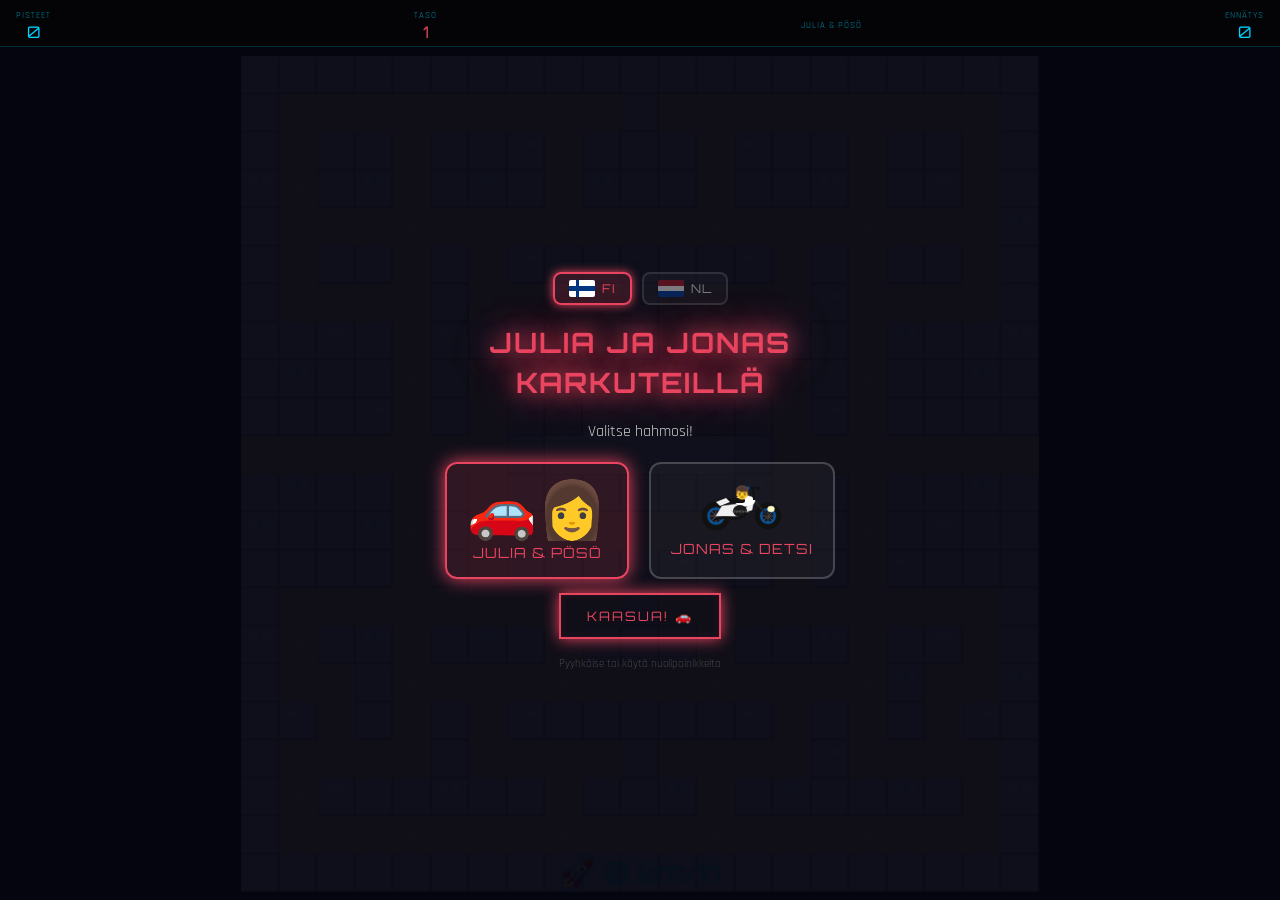
==== commit 20da17d4: "Add files via upload" ====
--- a/kaahailua.html
+++ b/kaahailua.html
@@ -50,9 +50,18 @@
 
 /* DPAD */
 #dpad{flex-shrink:0;display:grid;grid-template-columns:repeat(3,60px);grid-template-rows:repeat(3,60px);gap:5px;padding:8px 0 max(8px,env(safe-area-inset-bottom));}
-.db{background:rgba(255,255,255,.05);border:1px solid rgba(0,212,255,.2);border-radius:9px;display:flex;align-items:center;justify-content:center;font-size:22px;color:rgba(0,212,255,.5);cursor:pointer;}
+.db{background:rgba(255,255,255,.05);border:1px solid rgba(0,212,255,.2);border-radius:9px;display:flex;align-items:center;justify-content:center;font-size:22px;color:rgba(0,212,255,.5);cursor:pointer;-webkit-user-select:none;user-select:none;-webkit-touch-callout:none;-webkit-tap-highlight-color:transparent;touch-action:none;}
 .db:active,.db.pr{background:rgba(233,69,96,.2);border-color:var(--accent);color:var(--accent);}
 #sh{font-size:10px;color:#333;margin-bottom:1px;letter-spacing:1px;font-family:'Rajdhani',sans-serif;}
+
+/* Language selector */
+#lang-select{display:flex;gap:10px;justify-content:center;margin-bottom:4px;}
+.lang-btn{cursor:pointer;opacity:0.45;transition:all .2s;border:2px solid rgba(255,255,255,0.25);background:rgba(255,255,255,0.07);padding:6px 14px;border-radius:8px;-webkit-touch-callout:none;-webkit-tap-highlight-color:transparent;display:flex;align-items:center;gap:7px;font-family:'Orbitron',monospace;font-size:12px;letter-spacing:1px;color:#fff;}
+.lang-btn.active{opacity:1;border-color:var(--accent);background:rgba(233,69,96,0.18);box-shadow:0 0 10px var(--accent);color:var(--accent);}
+.lflag{width:26px;height:17px;border-radius:2px;display:inline-block;flex-shrink:0;vertical-align:middle;}
+.flag-fi{background:linear-gradient(#fff 35%,#003580 35%,#003580 65%,#fff 65%);position:relative;overflow:hidden;}
+.flag-fi::after{content:'';position:absolute;left:28%;top:0;width:14%;height:100%;background:#003580;}
+.flag-nl{background:linear-gradient(#AE1C28 33.3%,#fff 33.3%,#fff 66.6%,#003DA5 66.6%);}
 
 /* Character select */
 .char-select{display:flex;gap:20px;justify-content:center;flex-wrap:wrap;}
@@ -80,7 +89,11 @@
 
     <!-- START -->
     <div class="ov" id="sov">
-      <h1 style="font-size:clamp(18px,3vw,28px)">JULIA JA JONAS<br>KARKUTEILLÄ</h1>
+      <div id="lang-select">
+        <button class="lang-btn active" id="lang-fi" onclick="setLang('fi')"><span class="lflag flag-fi"></span>FI</button>
+        <button class="lang-btn" id="lang-nl" onclick="setLang('nl')"><span class="lflag flag-nl"></span>NL</button>
+      </div>
+      <h1 id="game-title" style="font-size:clamp(18px,3vw,28px)">JULIA JA JONAS<br>KARKUTEILLÄ</h1>
       <p style="font-size:clamp(12px,1.8vw,16px)">Valitse hahmosi!</p>
       <div class="char-select">
         <div class="char-card selected" id="card-julia" onclick="selectChar('julia')">
@@ -178,11 +191,11 @@
   </div>
   <div id="sh">AJA KAASUA · VÄLTÄ POLIISIA · KERÄÄ BONUKSET</div>
   <div id="dpad">
-    <div></div><div class="db" id="bu" ontouchstart="dp('up',1)" ontouchend="dp('up',0)">▲</div><div></div>
-    <div class="db" id="bl" ontouchstart="dp('left',1)" ontouchend="dp('left',0)">◀</div>
+    <div></div><div class="db" id="bu">▲</div><div></div>
+    <div class="db" id="bl">◀</div>
     <div></div>
-    <div class="db" id="br" ontouchstart="dp('right',1)" ontouchend="dp('right',0)">▶</div>
-    <div></div><div class="db" id="bd" ontouchstart="dp('down',1)" ontouchend="dp('down',0)">▼</div><div></div>
+    <div class="db" id="br">▶</div>
+    <div></div><div class="db" id="bd">▼</div><div></div>
   </div>
 </div>
 
@@ -217,11 +230,11 @@
 
 // ─── LEVELS ───────────────────────────────────────────────────
 const LVLS=[
-  {name:'MASALA',              emoji:'☀️',  desc:'Kaunis päivä Masalassa!\nVaro lapsia ja vanhuksia!',                 gs:1.4,  ps:2.8, ft:5500, ng:5, night:false, peds:3},
-  {name:'SUNDSBERG',           emoji:'🌤️',  desc:'Sundsbergin kujat tutut!\n6 poliisia jahdissa!',                     gs:1.65, ps:3.0, ft:3500, ng:6, night:false, peds:4},
-  {name:'ESPOON KESKUS',       emoji:'🌆',  desc:'Pimeä ilta Espoossa!\nKaupunki hereillä – ole varovainen!',          gs:1.90, ps:3.2, ft:2500, ng:7, night:true,  peds:3},
-  {name:'HELSINGIN KESKUSTA',  emoji:'🌃',  desc:'Yö Helsingissä!\nTäynnä poliiseja ja ihmisiä!',                     gs:2.20, ps:3.4, ft:1500, ng:7, night:true,  peds:5},
-  {name:'KIRKKONUMMEN KESKUSTA',emoji:'🌙', desc:'Myöhäinen yö Kirkkonummella!\nKoko poliisilaitos liikkeellä!',       gs:2.55, ps:3.6, ft:900,  ng:7, night:true,  peds:4},
+  {emoji:'☀️',  gs:1.4,  ps:2.8, ft:5500, ng:5, night:false, peds:3},
+  {emoji:'🌤️',  gs:1.65, ps:3.0, ft:3500, ng:6, night:false, peds:4},
+  {emoji:'🌆',  gs:1.90, ps:3.2, ft:2500, ng:7, night:true,  peds:3},
+  {emoji:'🌃',  gs:2.20, ps:3.4, ft:1500, ng:7, night:true,  peds:5},
+  {emoji:'🌙',  gs:2.55, ps:3.6, ft:900,  ng:7, night:true,  peds:4},
 ];
 
 // Police car colors (different units)
@@ -340,11 +353,102 @@
 let keyHeld=false;
 let selectedChar='julia'; // 'julia' or 'jonas'
 
+// ─── TRANSLATIONS ─────────────────────────────────────────────
+let currentLang = 'fi';
+
+const TRANSLATIONS = {
+  fi: {
+    gameTitle:   'JULIA JA JONAS<br>KARKUTEILLÄ',
+    chooseChar:  'Valitse hahmosi!',
+    juliaName:   'JULIA &amp; PÖSÖ',
+    jonasName:   'JONAS &amp; DETSI',
+    juliaSub:    'Roze auto · Snel',
+    jonasSub:    'Witte Yamaha DT',
+    startBtnJulia: 'KAASUA! 🚗',
+    startBtnJonas: 'VAUHTIA! 🏍️',
+    hint:        'PYYHKÄISE TAI KÄYTÄ NUOLIPAINIKKEITA',
+    hud_score:   'PISTEET',
+    hud_level:   'TASO',
+    hud_record:  'ENNÄTYS',
+    level_label: 'TASO',
+    caught_julia:'JULIA JA PÖSÖ KIINNI!',
+    caught_jonas:'JONAS JA DETSI KIINNI!',
+    free_julia:  'JULIA JA PÖSÖ VAPAAT!',
+    free_jonas:  'JONAS JA DETSI VAPAAT!',
+    score_label: 'PISTEET: ',
+    new_record:  '✨ UUSI ENNÄTYS! ✨',
+    again:       'UUDELLEEN 🚗',
+    ped_warns:   ['🚫 VARO LAPSIA!','⚠️ VARO VANHUSTA!','😱 PYSÄHDY!','🛑 VARO JALANKULKIJAA!'],
+    energy_msgs: ['⚡ ENERGIAJUOMA!','💥 TURBOBOOSTI!','🔋 TÄYNNÄ ENERGIAA!','⚡ MONSTER MODE!'],
+    levelNames:  ['MASALA','SUNDSBERG','ESPOON KESKUS','HELSINGIN KESKUSTA','KIRKKONUMMEN KESKUSTA'],
+    levelDescs:  ['5 poliisiautoa lähdössä! Varo lapsia ja vanhuksia!','Sundsbergin kujat tutut! 6 poliisia jahdissa!','Pimeä ilta Espoossa! Kaupunki hereillä.','Yö Helsingissä! Täynnä poliiseja ja ihmisiä!','Myöhäinen yö Kirkkonummella! Koko poliisilaitos liikkeellä!'],
+  },
+  nl: {
+    gameTitle:   'JULIA EN JONAS<br>OP DE VLUCHT',
+    chooseChar:  'Kies je personage!',
+    juliaName:   'JULIA &amp; PÖSÖ',
+    jonasName:   'JONAS &amp; DETSI',
+    juliaSub:    'Roze auto · Snel',
+    jonasSub:    'Witte Yamaha DT',
+    startBtnJulia: 'GAS GEVEN! 🚗',
+    startBtnJonas: 'RIJDEN! 🏍️',
+    hint:        'VEEG OF GEBRUIK DE PIJLTJESTOETSEN',
+    hud_score:   'PUNTEN',
+    hud_level:   'LEVEL',
+    hud_record:  'RECORD',
+    level_label: 'LEVEL',
+    caught_julia:'JULIA EN PÖSÖ GEPAKT!',
+    caught_jonas:'JONAS EN DETSI GEPAKT!',
+    free_julia:  'JULIA EN PÖSÖ VRIJ!',
+    free_jonas:  'JONAS EN DETSI VRIJ!',
+    score_label: 'PUNTEN: ',
+    new_record:  '✨ NIEUW RECORD! ✨',
+    again:       'OPNIEUW 🚗',
+    ped_warns:   ['🚫 PAS OP KINDEREN!','⚠️ PAS OP OUDERE!','😱 STOP!','🛑 PAS OP VOETGANGER!'],
+    energy_msgs: ['⚡ ENERGIEDRANK!','💥 TURBOBOOST!','🔋 VOL ENERGIE!','⚡ MONSTER MODE!'],
+    levelNames:  ['MASALA','SUNDSBERG','ESPOO CENTRUM','HELSINKI CENTRUM','KIRKKONUMMI CENTRUM'],
+    levelDescs:  ['5 politieautos vertrekken! Pas op voor kinderen!','De straatjes van Sundsberg! 6 in achtervolging!','Donkere avond in Espoo! Wees voorzichtig!','Nacht in Helsinki! Vol agenten en mensen!','Late nacht in Kirkkonummi! Heel het korps in actie!'],
+  }
+};
+
+function setLang(lang){
+  currentLang=lang;
+  document.getElementById('lang-fi').classList.toggle('active', lang==='fi');
+  document.getElementById('lang-nl').classList.toggle('active', lang==='nl');
+  const t=TRANSLATIONS[lang];
+  // Title
+  document.getElementById('game-title').innerHTML=t.gameTitle;
+  // Choose char text
+  document.querySelector('#sov > p').innerHTML=t.chooseChar;
+  // Char names
+  document.querySelector('#card-julia .cname').innerHTML=t.juliaName;
+  document.querySelector('#card-jonas .cname').innerHTML=t.jonasName;
+  // Start button
+  const sb=document.getElementById('start-btn');
+  if(sb) sb.textContent=selectedChar==='julia'?t.startBtnJulia:t.startBtnJonas;
+  // Hint
+  document.getElementById('sh').textContent=t.hint;
+  // HUD labels
+  const hls=document.querySelectorAll('.hl');
+  hls[0].textContent=t.hud_score;
+  hls[1].textContent=t.hud_level;
+  hls[3].textContent=t.hud_record;
+  // Gameover/win buttons
+  document.querySelectorAll('.btn').forEach(b=>{
+    if(b.id!=='start-btn') b.textContent=t.again;
+  });
+  // Record texts
+  document.querySelectorAll('[id="gnew"],[id="wnew"]').forEach(el=>el.textContent=t.new_record);
+}
+
+function T(key){ return (TRANSLATIONS[currentLang]||TRANSLATIONS.fi)[key]; }
+
 function selectChar(ch){
   selectedChar=ch;
   document.getElementById('card-julia').classList.toggle('selected',ch==='julia');
   document.getElementById('card-jonas').classList.toggle('selected',ch==='jonas');
-  document.getElementById('start-btn').textContent = ch==='julia' ? 'KAASUA! 🚗' : 'VAUHTIA! 🏍️';
+  const t=TRANSLATIONS[currentLang]||TRANSLATIONS.fi;
+  document.getElementById('start-btn').textContent = ch==='julia' ? t.startBtnJulia : t.startBtnJonas;
   const hud = document.getElementById('char-hud-name');
   if(hud) hud.textContent = ch==='julia' ? 'JULIA & PÖSÖ' : 'JONAS & DETSI';
 }
@@ -409,7 +513,7 @@
         frightActive=true;frightMs=cfg.ft;catchCombo=0;
         police.forEach(p=>{if(!p.eaten){p.scared=true;p.dr=-p.dr;p.dc=-p.dc;}});
         sndPower();
-        const msgs=['⚡ ENERGIAJUOMA!','💥 TURBOBOOSTI!','🔋 TÄYNNÄ ENERGIAA!','⚡ MONSTER MODE!'];
+        const msgs=T('energy_msgs');
         floats.push({x:cv.width/2, y:cv.height/2, txt:msgs[Math.floor(Math.random()*msgs.length)], life:1.4, big:true});
       }
     }
@@ -455,7 +559,7 @@
       setTimeout(()=>{
         if(level>=LVLS.length){
           if(score>hiScore){hiScore=score;localStorage.setItem('juliahi',hiScore);}
-          document.getElementById('wscore').textContent='PISTEET: '+score;
+          document.getElementById('wscore').textContent=T('score_label')+score;
           document.getElementById('wnew').style.display=score>=hiScore?'block':'none';
           stopEngine();overlay('w');gameState='win';sndWin();
         } else {level++;beginLevel();}
@@ -489,8 +593,9 @@
   // Update titles
   const ct=document.getElementById('caught-title');
   const ft=document.getElementById('free-title');
-  if(ct) ct.textContent=selectedChar==='jonas'?'JONAS JA DETSI KIINNI!':'JULIA JA PÖSÖ KIINNI!';
-  if(ft) ft.textContent=selectedChar==='jonas'?'JONAS JA DETSI VAPAAT!':'JULIA JA PÖSÖ VAPAAT!';
+  const t2=TRANSLATIONS[currentLang]||TRANSLATIONS.fi;
+  if(ct) ct.textContent=selectedChar==='jonas'?t2.caught_jonas:t2.caught_julia;
+  if(ft) ft.textContent=selectedChar==='jonas'?t2.free_jonas:t2.free_julia;
   document.getElementById('char-hud-name').textContent=selectedChar==='jonas'?'JONAS & DETSI':'JULIA & PÖSÖ';
   overlay('none');
   sndStart();
@@ -511,10 +616,11 @@
   spawnPedestrians(cfg.peds||0);
   updateHUD();
   overlay('l');
-  document.getElementById('lbadge').textContent='TASO '+level;
-  document.getElementById('ltitle').textContent=cfg.name;
+  const tl=TRANSLATIONS[currentLang]||TRANSLATIONS.fi;
+  document.getElementById('lbadge').textContent=tl.level_label+' '+level;
+  document.getElementById('ltitle').textContent=tl.levelNames[Math.min(level-1,tl.levelNames.length-1)];
   document.getElementById('lemoji').textContent=cfg.emoji;
-  document.getElementById('ldesc').textContent=cfg.desc;
+  document.getElementById('ldesc').textContent=tl.levelDescs[Math.min(level-1,tl.levelDescs.length-1)];
   setTimeout(()=>{overlay('none');gameState='playing';lastT=performance.now();if(!raf)raf=requestAnimationFrame(loop);startEngine();},2800);
 }
 
@@ -709,7 +815,7 @@
   setTimeout(()=>{
     if(lives<=0){
       if(score>hiScore){hiScore=score;localStorage.setItem('juliahi',hiScore);}
-      document.getElementById('gscore').textContent='PISTEET: '+score;
+      document.getElementById('gscore').textContent=T('score_label')+score;
       document.getElementById('gnew').style.display=score>=hiScore?'block':'none';
       stopEngine();overlay('go');gameState='gameover';
     } else {
@@ -729,7 +835,15 @@
 }
 
 // ─── PEDESTRIANS ──────────────────────────────────────────────
-const PED_EMOJIS=['👦','👧','👴','👵','🧒','🧓'];
+// Pedestrian types: child (boy/girl) and elderly (man/woman)
+const PED_TYPES=[
+  {type:'boy',   head:'👦', skinColor:'#f5c5a0', shirtColor:'#4488ff', pantsColor:'#334466', hairColor:'#442200'},
+  {type:'girl',  head:'👧', skinColor:'#f5c5a0', shirtColor:'#ff88cc', pantsColor:'#cc44aa', hairColor:'#8B4513'},
+  {type:'oldman',head:'👴', skinColor:'#e8b898', shirtColor:'#aaaaaa', pantsColor:'#555577', hairColor:'#cccccc'},
+  {type:'oldwoman',head:'👵',skinColor:'#e8b898', shirtColor:'#cc88bb', pantsColor:'#886688', hairColor:'#dddddd'},
+  {type:'child', head:'🧒', skinColor:'#f0c090', shirtColor:'#44cc88', pantsColor:'#335544', hairColor:'#331100'},
+  {type:'elder', head:'🧓', skinColor:'#e0a880', shirtColor:'#997755', pantsColor:'#554433', hairColor:'#999988'},
+];
 // Valid open path cells for pedestrian placement
 function openCells(){
   const cells=[];
@@ -742,23 +856,27 @@
   const cells=openCells().sort(()=>Math.random()-0.5);
   for(let i=0;i<Math.min(n,cells.length);i++){
     const {r,c}=cells[i];
+    const pt=PED_TYPES[Math.floor(Math.random()*PED_TYPES.length)];
     pedestrians.push({
       r,c, px:c*CS+CS/2, py:r*CS+CS/2,
-      emoji:PED_EMOJIS[Math.floor(Math.random()*PED_EMOJIS.length)],
+      type:pt.type,
+      skinColor:pt.skinColor, shirtColor:pt.shirtColor,
+      pantsColor:pt.pantsColor, hairColor:pt.hairColor,
+      head:pt.head,
       hitWarning:false, warningTimer:0,
-      wobble:Math.random()*Math.PI*2
+      wobble:Math.random()*Math.PI*2,
+      walkPhase:Math.random()*Math.PI*2,
     });
   }
 }
 
 function updatePedestrians(dt){
   pedestrians.forEach(p=>{
-    // Gentle wobble animation
     p.wobble+=dt*0.003;
+    p.walkPhase+=dt*0.006;
     p.px=p.c*CS+CS/2+Math.sin(p.wobble)*CS*0.06;
     p.py=p.r*CS+CS/2+Math.cos(p.wobble*0.7)*CS*0.05;
     if(p.hitWarning){ p.warningTimer-=dt; if(p.warningTimer<=0) p.hitWarning=false; }
-    // Occasionally relocate to a new open cell
     if(Math.random()<0.0002){
       const cells=openCells();
       const nc=cells[Math.floor(Math.random()*cells.length)];
@@ -774,7 +892,7 @@
       p.hitWarning=true; p.warningTimer=2500;
       score=Math.max(0,score-100);
       updateHUD();
-      const warns=['🚫 VARO LAPSIA!','⚠️ VARO VANHUSTA!','😱 PYSÄHDY!','🛑 VARO JALANKULKIJAA!'];
+      const warns=T('ped_warns');
       floats.push({x:cv.width/2,y:cv.height/2,txt:warns[Math.floor(Math.random()*warns.length)],life:1.6,big:true,red:true});
       try{
         const ac=gac();
@@ -787,19 +905,116 @@
 function drawPedestrians(){
   pedestrians.forEach(p=>{
     ctx.save();
-    // Warning flash
     if(p.hitWarning&&Math.floor(Date.now()/150)%2===0){
-      ctx.shadowColor='#ff0000'; ctx.shadowBlur=20;
-    }
-    ctx.font=`${CS*0.5}px serif`;
-    ctx.textAlign='center'; ctx.textBaseline='middle';
-    ctx.fillText(p.emoji, p.px, p.py);
-    // Warning exclamation
+      ctx.shadowColor='#ff0000'; ctx.shadowBlur=14;
+    }
+
+    const x=p.px, y=p.py;
+    const isChild = p.type==='boy'||p.type==='girl'||p.type==='child';
+    const isElder = !isChild;
+    const s = isChild ? CS*0.32 : CS*0.36; // scale
+    const walk = Math.sin(p.walkPhase);
+
+    // ── LEGS ──
+    const legSwing = walk * s*0.18;
+    // Left leg
+    ctx.strokeStyle=p.pantsColor; ctx.lineWidth=s*0.18; ctx.lineCap='round';
+    ctx.beginPath();
+    ctx.moveTo(x-s*0.1, y+s*0.15);
+    ctx.lineTo(x-s*0.12-legSwing, y+s*0.52);
+    ctx.stroke();
+    // Right leg
+    ctx.beginPath();
+    ctx.moveTo(x+s*0.1, y+s*0.15);
+    ctx.lineTo(x+s*0.12+legSwing, y+s*0.52);
+    ctx.stroke();
+    // Shoes
+    ctx.fillStyle='#222'; ctx.strokeStyle='#222'; ctx.lineWidth=1;
+    ctx.beginPath();ctx.ellipse(x-s*0.12-legSwing,y+s*0.54,s*0.1,s*0.055,0,0,Math.PI*2);ctx.fill();
+    ctx.beginPath();ctx.ellipse(x+s*0.12+legSwing,y+s*0.54,s*0.1,s*0.055,0,0,Math.PI*2);ctx.fill();
+
+    // ── BODY / TORSO ──
+    ctx.fillStyle=p.shirtColor;
+    ctx.beginPath();
+    ctx.roundRect(x-s*0.22, y-s*0.18, s*0.44, s*0.36, s*0.06);
+    ctx.fill();
+
+    // ── ARMS ──
+    const armSwing = walk * s*0.15;
+    ctx.strokeStyle=p.shirtColor; ctx.lineWidth=s*0.15; ctx.lineCap='round';
+    // Left arm
+    ctx.beginPath();
+    ctx.moveTo(x-s*0.2, y-s*0.1);
+    ctx.lineTo(x-s*0.32+armSwing, y+s*0.14);
+    ctx.stroke();
+    // Right arm
+    ctx.beginPath();
+    ctx.moveTo(x+s*0.2, y-s*0.1);
+    ctx.lineTo(x+s*0.32-armSwing, y+s*0.14);
+    ctx.stroke();
+    // Hands
+    ctx.fillStyle=p.skinColor;
+    ctx.beginPath();ctx.arc(x-s*0.32+armSwing,y+s*0.16,s*0.07,0,Math.PI*2);ctx.fill();
+    ctx.beginPath();ctx.arc(x+s*0.32-armSwing,y+s*0.16,s*0.07,0,Math.PI*2);ctx.fill();
+
+    // Walking stick for elderly
+    if(isElder){
+      ctx.strokeStyle='#886644'; ctx.lineWidth=s*0.06; ctx.lineCap='round';
+      ctx.beginPath();
+      ctx.moveTo(x+s*0.32-armSwing, y+s*0.16);
+      ctx.lineTo(x+s*0.38-armSwing, y+s*0.54);
+      ctx.stroke();
+    }
+
+    // ── NECK ──
+    ctx.fillStyle=p.skinColor;
+    ctx.beginPath();ctx.roundRect(x-s*0.08,y-s*0.28,s*0.16,s*0.12,s*0.04);ctx.fill();
+
+    // ── HEAD ──
+    ctx.fillStyle=p.skinColor;
+    ctx.beginPath();ctx.ellipse(x, y-s*0.46, s*0.22, s*0.2, 0, 0, Math.PI*2);ctx.fill();
+
+    // ── HAIR ──
+    ctx.fillStyle=p.hairColor;
+    if(isChild){
+      ctx.beginPath();ctx.ellipse(x, y-s*0.56, s*0.22, s*0.12, 0, Math.PI, Math.PI*2);ctx.fill();
+    } else {
+      // Thin hair or bald-ish for elderly
+      ctx.beginPath();ctx.ellipse(x, y-s*0.57, s*0.2, s*0.09, 0, Math.PI, Math.PI*2);ctx.fill();
+    }
+
+    // ── FACE ──
+    // Eyes
+    ctx.fillStyle='#222';
+    ctx.beginPath();ctx.arc(x-s*0.08, y-s*0.48, s*0.04, 0, Math.PI*2);ctx.fill();
+    ctx.beginPath();ctx.arc(x+s*0.08, y-s*0.48, s*0.04, 0, Math.PI*2);ctx.fill();
+    // Smile / mouth
+    ctx.strokeStyle='#883300'; ctx.lineWidth=s*0.03;
+    ctx.beginPath();
+    ctx.arc(x, y-s*0.4, s*0.07, 0.2, Math.PI-0.2);
+    ctx.stroke();
+    // Glasses for elderly
+    if(isElder){
+      ctx.strokeStyle='#555'; ctx.lineWidth=s*0.025;
+      ctx.beginPath();ctx.arc(x-s*0.08,y-s*0.48,s*0.065,0,Math.PI*2);ctx.stroke();
+      ctx.beginPath();ctx.arc(x+s*0.08,y-s*0.48,s*0.065,0,Math.PI*2);ctx.stroke();
+      ctx.beginPath();ctx.moveTo(x-s*0.015,y-s*0.48);ctx.lineTo(x+s*0.015,y-s*0.48);ctx.stroke();
+    }
+    // Pigtails for girl
+    if(p.type==='girl'){
+      ctx.fillStyle=p.hairColor;
+      ctx.beginPath();ctx.ellipse(x-s*0.25,y-s*0.52,s*0.06,s*0.12,0.4,0,Math.PI*2);ctx.fill();
+      ctx.beginPath();ctx.ellipse(x+s*0.25,y-s*0.52,s*0.06,s*0.12,-0.4,0,Math.PI*2);ctx.fill();
+    }
+
+    // Warning !
     if(p.hitWarning){
-      ctx.font=`bold ${CS*0.3}px 'Orbitron',monospace`;
+      ctx.font=`bold ${s*0.6}px 'Orbitron',monospace`;
       ctx.fillStyle='#ff0000';
-      ctx.fillText('!', p.px+CS*0.3, p.py-CS*0.3);
-    }
+      ctx.textAlign='center'; ctx.textBaseline='middle';
+      ctx.fillText('!', x+s*0.35, y-s*0.7);
+    }
+
     ctx.shadowBlur=0;
     ctx.restore();
   });
@@ -1265,6 +1480,33 @@
   else { boostHeld=0; }
 }
 
+// Attach touch events properly via JS to prevent browser copy/callout
+(function attachDpad(){
+  const btns={up:'bu',down:'bd',left:'bl',right:'br'};
+  Object.entries(btns).forEach(([dir,id])=>{
+    const el=document.getElementById(id);
+    if(!el) return;
+    el.addEventListener('touchstart',e=>{
+      e.preventDefault();
+      e.stopPropagation();
+      dp(dir,1);
+    },{passive:false});
+    el.addEventListener('touchend',e=>{
+      e.preventDefault();
+      e.stopPropagation();
+      dp(dir,0);
+    },{passive:false});
+    el.addEventListener('touchcancel',e=>{
+      e.preventDefault();
+      dp(dir,0);
+    },{passive:false});
+    // Also handle mousedown/mouseup for desktop testing
+    el.addEventListener('mousedown',e=>{ e.preventDefault(); dp(dir,1); });
+    el.addEventListener('mouseup',  e=>{ e.preventDefault(); dp(dir,0); });
+    el.addEventListener('mouseleave',e=>{ dp(dir,0); });
+  });
+})();
+
 window.addEventListener('keydown',e=>{
   const m={ArrowUp:'up',ArrowDown:'down',ArrowLeft:'left',ArrowRight:'right',w:'up',s:'down',a:'left',d:'right'};
   if(m[e.key]){
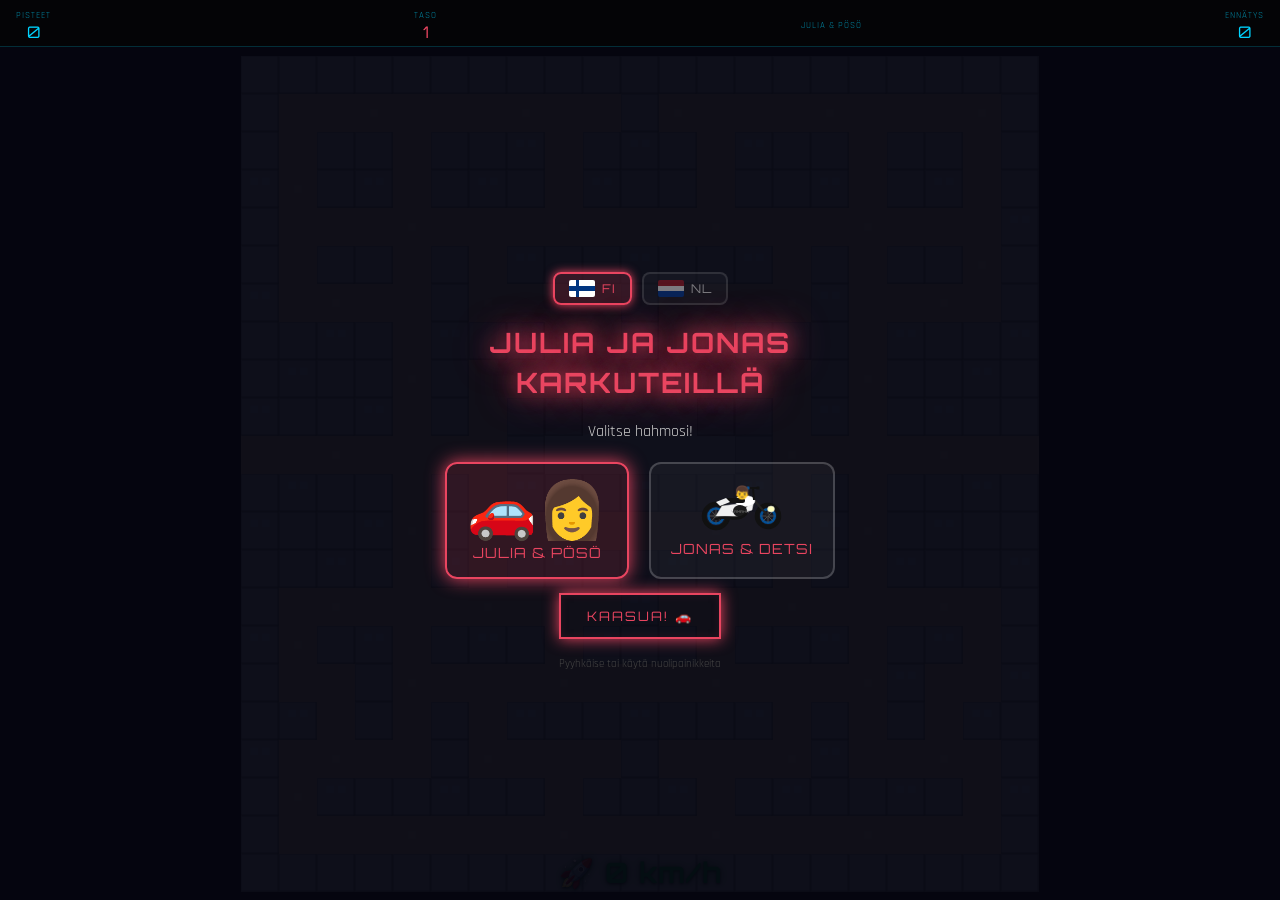
==== commit 6afbe6e4: "Add files via upload" ====
--- a/kaahailua.html
+++ b/kaahailua.html
@@ -72,7 +72,7 @@
 .char-card .cdesc{font-size:clamp(8px,1.2vw,11px);color:#999;font-family:'Rajdhani',sans-serif;text-align:center;line-height:1.5;}
 
 /* Speedometer */
-#speedo{position:absolute;bottom:10px;left:50%;transform:translateX(-50%);font-size:clamp(16px,2.5vw,28px);color:var(--neon);text-align:center;opacity:0.92;text-shadow:0 0 10px var(--neon);letter-spacing:1px;white-space:nowrap;pointer-events:none;}
+#speedo{position:absolute;bottom:10px;left:50%;transform:translateX(-50%);font-size:clamp(16px,2.5vw,28px);color:#00aa44;text-align:center;opacity:1;text-shadow:0 0 8px #007722,0 1px 3px rgba(0,0,0,0.9);letter-spacing:1px;white-space:nowrap;pointer-events:none;font-weight:700;}
 </style>
 </head>
 <body>
@@ -243,8 +243,35 @@
 
 // ─── AUDIO ────────────────────────────────────────────────────
 let AC=null;
-function gac(){if(!AC)AC=new(window.AudioContext||window.webkitAudioContext)();return AC;}
-function rac(){if(AC&&AC.state==='suspended')AC.resume();}
+let audioUnlocked=false;
+
+function gac(){
+  if(!AC){
+    AC=new(window.AudioContext||window.webkitAudioContext)();
+  }
+  return AC;
+}
+function rac(){
+  if(!AC) gac();
+  if(AC.state==='suspended'||AC.state==='interrupted') AC.resume();
+}
+
+// iOS unlock: play a silent buffer on first touch anywhere
+function unlockAudio(){
+  if(audioUnlocked) return;
+  try{
+    const ac=gac();
+    const buf=ac.createBuffer(1,1,22050);
+    const src=ac.createBufferSource();
+    src.buffer=buf;
+    src.connect(ac.destination);
+    src.start(0);
+    ac.resume().then(()=>{ audioUnlocked=true; });
+  }catch(e){}
+}
+document.addEventListener('touchstart', unlockAudio, {once:false, passive:true});
+document.addEventListener('touchend',   unlockAudio, {once:false, passive:true});
+document.addEventListener('click',      unlockAudio, {once:false, passive:true});
 
 function beep(f,d,type='square',vol=0.15,delay=0){
   try{
